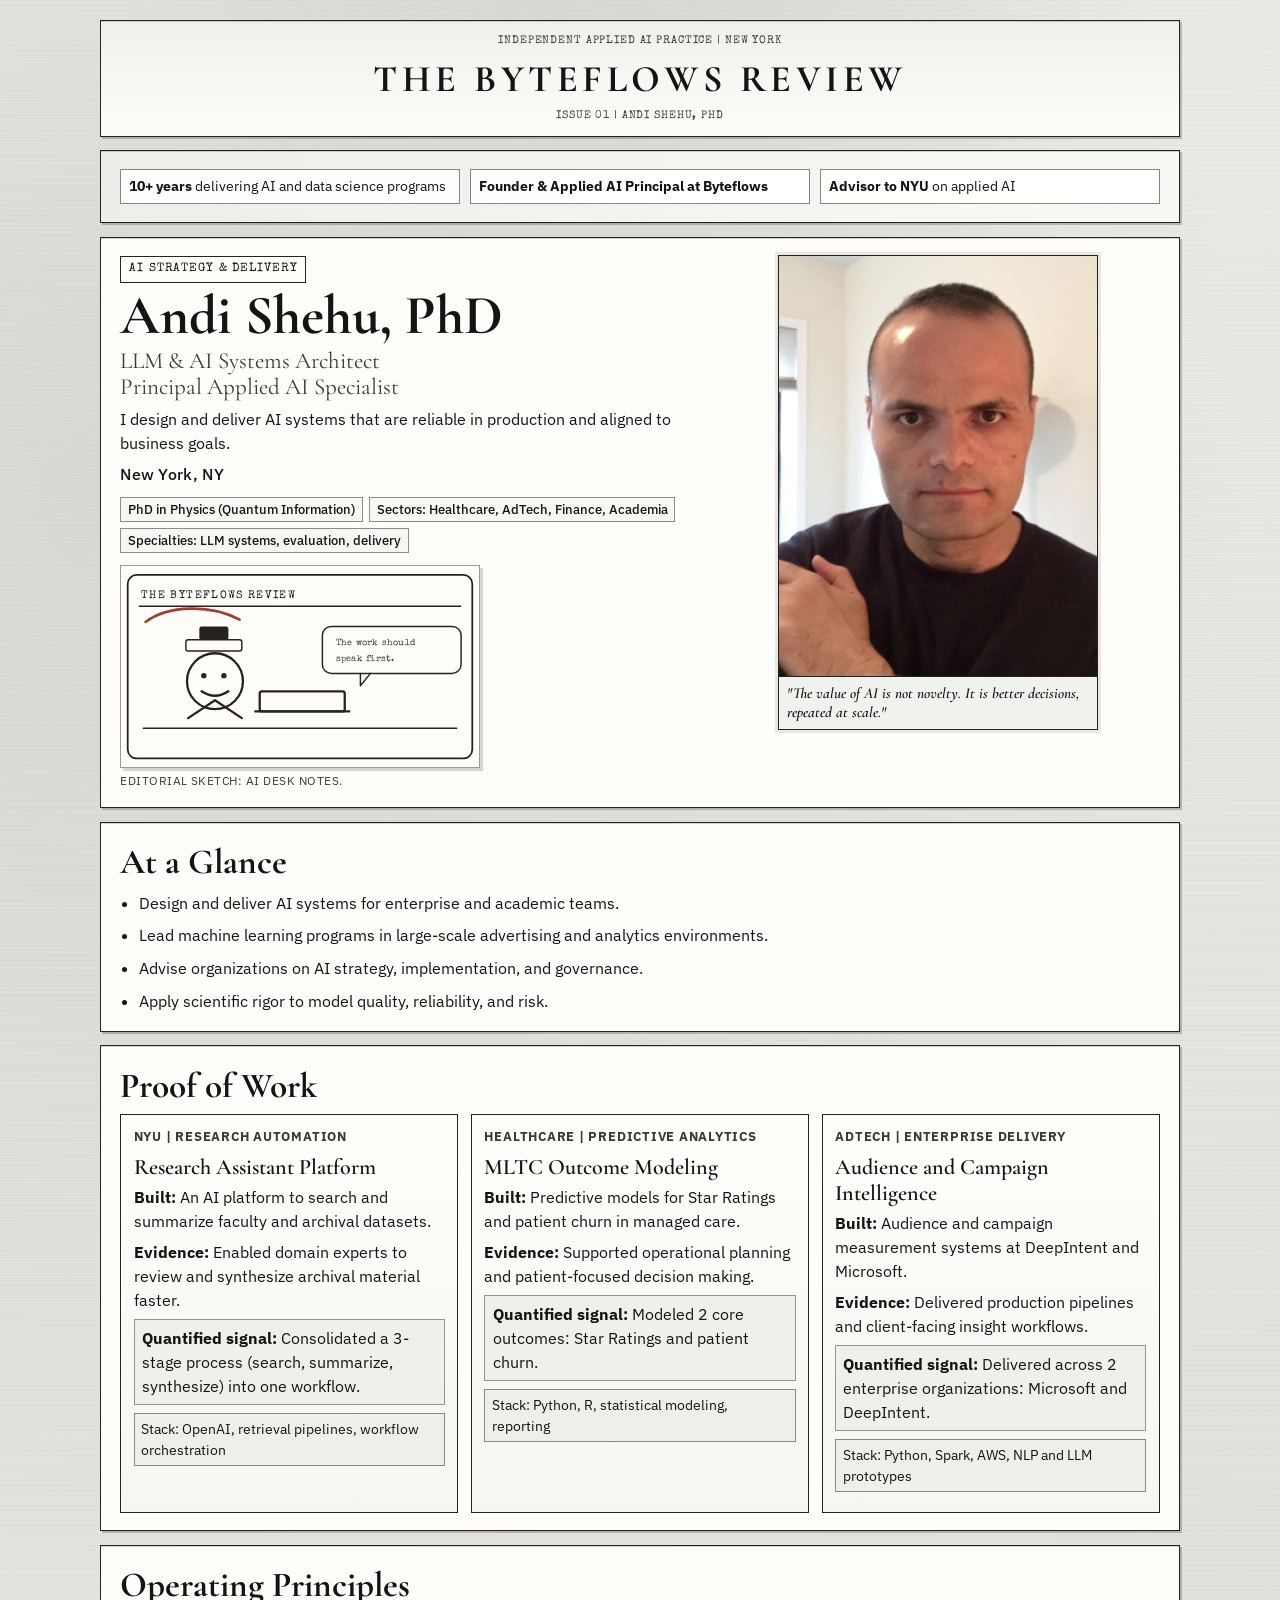
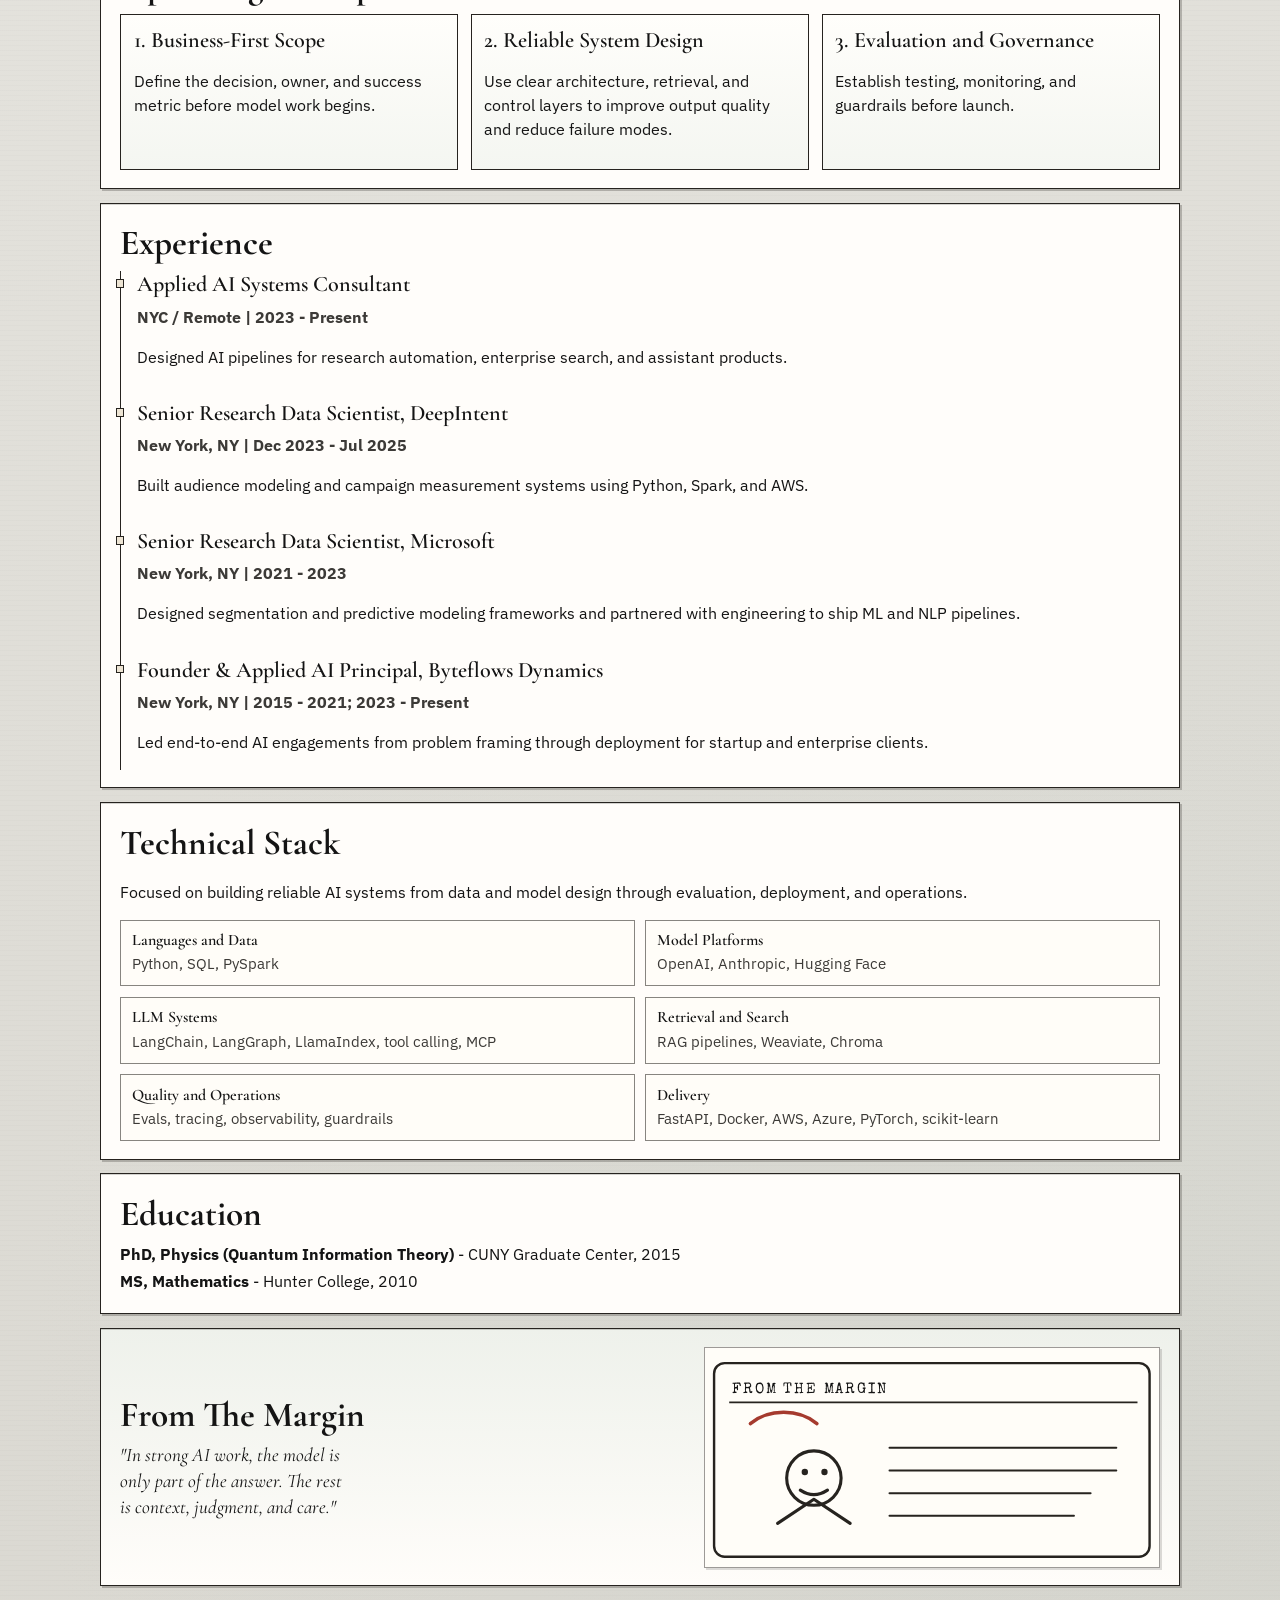
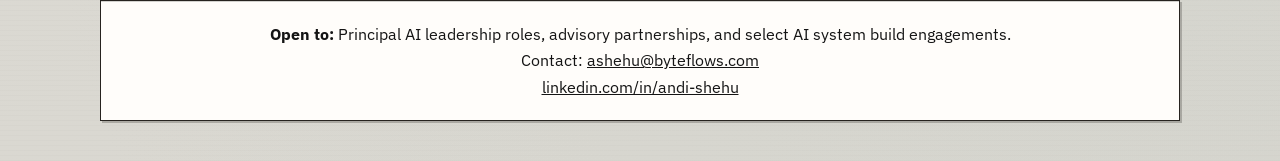
==== index.html @ 3ac54c2b "Publish-ready personal site" ====
<!doctype html>
<html lang="en">
  <head>
    <meta charset="UTF-8" />
    <meta name="viewport" content="width=device-width, initial-scale=1.0" />
    <title>Andi Shehu, PhD | AI Strategy &amp; Delivery</title>
    <meta
      name="description"
      content="AI leader who designs and delivers reliable LLM and machine learning systems."
    />
    <meta property="og:title" content="Andi Shehu, PhD | AI Strategy &amp; Delivery" />
    <meta
      property="og:description"
      content="AI leader with 10+ years across Microsoft, DeepIntent, academia, and consulting."
    />
    <meta property="og:type" content="website" />
    <link rel="preconnect" href="https://fonts.googleapis.com" />
    <link rel="preconnect" href="https://fonts.gstatic.com" crossorigin />
    <link
      href="https://fonts.googleapis.com/css2?family=Cormorant+Garamond:wght@500;600;700&amp;family=IBM+Plex+Sans:wght@400;500;700&amp;family=Special+Elite&amp;display=swap"
      rel="stylesheet"
    />
    <link rel="stylesheet" href="styles.css" />
  </head>
  <body>
    <div class="page-glow" aria-hidden="true"></div>

    <main class="shell">
      <section class="panel masthead-bar" aria-label="Editorial masthead">
        <p class="masthead-meta">Independent Applied AI Practice | New York</p>
        <p class="masthead-title">THE BYTEFLOWS REVIEW</p>
        <p class="masthead-meta">Issue 01 | Andi Shehu, PhD</p>
      </section>

      <section class="panel scan-band" aria-label="Credibility snapshot">
        <p><strong>10+ years</strong> delivering AI and data science programs</p>
        <p><strong>Founder &amp; Applied AI Principal at Byteflows</strong></p>
        <p><strong>Advisor to NYU</strong> on applied AI</p>
      </section>

      <header class="panel hero">
        <div class="hero-copy">
          <p class="tag">AI Strategy &amp; Delivery</p>
          <h1>Andi Shehu, PhD</h1>
          <p class="role">
            LLM &amp; AI Systems Architect<br />
            Principal Applied AI Specialist
          </p>
          <p class="intro">
            I design and deliver AI systems that are reliable in production and
            aligned to business goals.
          </p>
          <p class="location">New York, NY</p>

          <div class="trust-row" aria-label="Trust and specialization highlights">
            <span>PhD in Physics (Quantum Information)</span>
            <span>Sectors: Healthcare, AdTech, Finance, Academia</span>
            <span>Specialties: LLM systems, evaluation, delivery</span>
          </div>

          <div class="cartoon-note" aria-hidden="true">
            <svg
              class="cartoon"
              viewBox="0 0 320 180"
              role="img"
              aria-label="Editorial cartoon showing AI work with a magazine masthead style"
            >
              <rect class="paper" x="6" y="8" width="308" height="164" rx="8" />
              <text x="18" y="29" class="cartoon-masthead">THE BYTEFLOWS REVIEW</text>
              <line class="masthead-rule" x1="16" y1="36" x2="304" y2="36" />
              <rect class="ink-stroke-light" x="180" y="54" width="124" height="42" rx="8" />
              <path class="ink-stroke-light" d="M223 96 L214 107 L214 96" />
              <text x="192" y="71" class="bubble-text">The work should</text>
              <text x="192" y="85" class="bubble-text">speak first.</text>
              <rect class="ink-stroke-light" x="58" y="66" width="50" height="10" rx="2" />
              <rect class="ink-fill" x="70" y="54" width="26" height="12" rx="2" />
              <circle class="ink-stroke" cx="84" cy="103" r="25" />
              <circle class="ink-fill" cx="74" cy="98" r="2.4" />
              <circle class="ink-fill" cx="92" cy="98" r="2.4" />
              <path class="ink-stroke" d="M72 112 Q84 120 96 112" />
              <path class="ink-stroke" d="M60 136 L84 120 L108 136" />
              <rect class="ink-stroke" x="124" y="112" width="76" height="18" rx="2" />
              <line class="ink-stroke" x1="120" y1="130" x2="204" y2="130" />
              <line class="ink-stroke-light" x1="20" y1="145" x2="300" y2="145" />
              <path class="accent-stroke" d="M22 50 C42 35 80 34 106 48" />
            </svg>
            <p class="cartoon-caption">Editorial sketch: AI desk notes.</p>
          </div>

        </div>

        <figure class="headshot-frame">
          <img
            src="ashehu_pic.jpeg"
            alt="Headshot of Andi Shehu"
            width="420"
            height="420"
          />
          <figcaption>
            "The value of AI is not novelty. It is better decisions, repeated at scale."
          </figcaption>
        </figure>
      </header>

      <section class="panel">
        <h2>At a Glance</h2>
        <ul class="bullets">
          <li>
            Design and deliver AI systems for enterprise and academic teams.
          </li>
          <li>
            Lead machine learning programs in large-scale advertising and
            analytics environments.
          </li>
          <li>
            Advise organizations on AI strategy, implementation, and governance.
          </li>
          <li>
            Apply scientific rigor to model quality, reliability, and risk.
          </li>
        </ul>
      </section>

      <section class="panel">
        <h2>Proof of Work</h2>
        <div class="cards proof-grid">
          <article class="card proof-card">
            <p class="card-kicker">NYU | Research Automation</p>
            <h3>Research Assistant Platform</h3>
            <p>
              <strong>Built:</strong> An AI platform to search and summarize
              faculty and archival datasets.
            </p>
            <p>
              <strong>Evidence:</strong> Enabled domain experts to review and
              synthesize archival material faster.
            </p>
            <p class="metric">
              <strong>Quantified signal:</strong> Consolidated a 3-stage process
              (search, summarize, synthesize) into one workflow.
            </p>
            <p class="stack">Stack: OpenAI, retrieval pipelines, workflow orchestration</p>
          </article>

          <article class="card proof-card">
            <p class="card-kicker">Healthcare | Predictive Analytics</p>
            <h3>MLTC Outcome Modeling</h3>
            <p>
              <strong>Built:</strong> Predictive models for Star Ratings and
              patient churn in managed care.
            </p>
            <p>
              <strong>Evidence:</strong> Supported operational planning and
              patient-focused decision making.
            </p>
            <p class="metric">
              <strong>Quantified signal:</strong> Modeled 2 core outcomes: Star
              Ratings and patient churn.
            </p>
            <p class="stack">Stack: Python, R, statistical modeling, reporting</p>
          </article>

          <article class="card proof-card">
            <p class="card-kicker">AdTech | Enterprise Delivery</p>
            <h3>Audience and Campaign Intelligence</h3>
            <p>
              <strong>Built:</strong> Audience and campaign measurement systems
              at DeepIntent and Microsoft.
            </p>
            <p>
              <strong>Evidence:</strong> Delivered production pipelines and
              client-facing insight workflows.
            </p>
            <p class="metric">
              <strong>Quantified signal:</strong> Delivered across 2 enterprise
              organizations: Microsoft and DeepIntent.
            </p>
            <p class="stack">Stack: Python, Spark, AWS, NLP and LLM prototypes</p>
          </article>
        </div>
      </section>

      <section class="panel">
        <h2>Operating Principles</h2>
        <div class="cards standards-grid">
          <article class="card">
            <h3>1. Business-First Scope</h3>
            <p>
              Define the decision, owner, and success metric before model work
              begins.
            </p>
          </article>
          <article class="card">
            <h3>2. Reliable System Design</h3>
            <p>
              Use clear architecture, retrieval, and control layers to improve
              output quality and reduce failure modes.
            </p>
          </article>
          <article class="card">
            <h3>3. Evaluation and Governance</h3>
            <p>
              Establish testing, monitoring, and guardrails before launch.
            </p>
          </article>
        </div>
      </section>

      <section class="panel">
        <h2>Experience</h2>
        <div class="timeline">
          <article class="timeline-item">
            <h3>Applied AI Systems Consultant</h3>
            <p class="meta">NYC / Remote | 2023 - Present</p>
            <p>
              Designed AI pipelines for research automation, enterprise search,
              and assistant products.
            </p>
          </article>

          <article class="timeline-item">
            <h3>Senior Research Data Scientist, DeepIntent</h3>
            <p class="meta">New York, NY | Dec 2023 - Jul 2025</p>
            <p>
              Built audience modeling and campaign measurement systems using
              Python, Spark, and AWS.
            </p>
          </article>

          <article class="timeline-item">
            <h3>Senior Research Data Scientist, Microsoft</h3>
            <p class="meta">New York, NY | 2021 - 2023</p>
            <p>
              Designed segmentation and predictive modeling frameworks and
              partnered with engineering to ship ML and NLP pipelines.
            </p>
          </article>

          <article class="timeline-item">
            <h3>Founder &amp; Applied AI Principal, Byteflows Dynamics</h3>
            <p class="meta">New York, NY | 2015 - 2021; 2023 - Present</p>
            <p>
              Led end-to-end AI engagements from problem framing through
              deployment for startup and enterprise clients.
            </p>
          </article>
        </div>
      </section>

      <section class="panel">
        <h2>Technical Stack</h2>
        <p>
          Focused on building reliable AI systems from data and model design
          through evaluation, deployment, and operations.
        </p>
        <div class="stack-grid">
          <article class="stack-group">
            <h3>Languages and Data</h3>
            <p>Python, SQL, PySpark</p>
          </article>
          <article class="stack-group">
            <h3>Model Platforms</h3>
            <p>OpenAI, Anthropic, Hugging Face</p>
          </article>
          <article class="stack-group">
            <h3>LLM Systems</h3>
            <p>LangChain, LangGraph, LlamaIndex, tool calling, MCP</p>
          </article>
          <article class="stack-group">
            <h3>Retrieval and Search</h3>
            <p>RAG pipelines, Weaviate, Chroma</p>
          </article>
          <article class="stack-group">
            <h3>Quality and Operations</h3>
            <p>Evals, tracing, observability, guardrails</p>
          </article>
          <article class="stack-group">
            <h3>Delivery</h3>
            <p>FastAPI, Docker, AWS, Azure, PyTorch, scikit-learn</p>
          </article>
        </div>
      </section>

      <section class="panel education">
        <h2>Education</h2>
        <p>
          <strong>PhD, Physics (Quantum Information Theory)</strong> - CUNY
          Graduate Center, 2015
        </p>
        <p><strong>MS, Mathematics</strong> - Hunter College, 2010</p>
      </section>

      <section class="panel margin-note">
        <div class="margin-layout">
          <div>
            <h2>From The Margin</h2>
            <p class="margin-quote">
              "In strong AI work, the model is only part of the answer. The
              rest is context, judgment, and care."
            </p>
          </div>
          <svg
            class="margin-cartoon"
            viewBox="0 0 300 145"
            role="img"
            aria-label="Light editorial cartoon in a magazine style"
          >
            <rect class="paper" x="6" y="10" width="288" height="128" rx="7" />
            <text x="18" y="30" class="cartoon-masthead">FROM THE MARGIN</text>
            <line class="masthead-rule" x1="16" y1="36" x2="286" y2="36" />
            <circle class="ink-stroke" cx="72" cy="86" r="18" />
            <circle class="ink-fill" cx="66" cy="82" r="2.1" />
            <circle class="ink-fill" cx="79" cy="82" r="2.1" />
            <path class="ink-stroke" d="M63 94 Q72 100 81 94" />
            <path class="ink-stroke" d="M48 116 L72 100 L96 116" />
            <line class="ink-stroke-light" x1="122" y1="66" x2="272" y2="66" />
            <line class="ink-stroke-light" x1="122" y1="81" x2="272" y2="81" />
            <line class="ink-stroke-light" x1="122" y1="96" x2="255" y2="96" />
            <line class="ink-stroke-light" x1="122" y1="111" x2="244" y2="111" />
            <path class="accent-stroke" d="M30 50 C42 40 62 40 74 50" />
          </svg>
        </div>
      </section>

      <footer class="panel footer">
        <p>
          <strong>Open to:</strong> Principal AI leadership roles, advisory
          partnerships, and select AI system build engagements.
        </p>
        <p>
          Contact: <a href="mailto:ashehu@byteflows.com">ashehu@byteflows.com</a>
        </p>
        <p>
          <a
            href="https://www.linkedin.com/in/andi-shehu/"
            target="_blank"
            rel="noopener noreferrer"
            >linkedin.com/in/andi-shehu</a
          >
        </p>
      </footer>
    </main>
  </body>
</html>
---- styles.css ----
:root {
  --bg: #ecebe6;
  --bg-deep: #d8d6cf;
  --panel: #fffdfa;
  --ink: #141414;
  --ink-soft: #3c3a37;
  --line: #26231f;
  --accent: #a53a2e;
  --accent-soft: #d5c8ac;
  --focus: #7e2f22;
}

*,
*::before,
*::after {
  box-sizing: border-box;
}

html,
body {
  margin: 0;
  padding: 0;
}

body {
  font-family: "IBM Plex Sans", "Trebuchet MS", sans-serif;
  color: var(--ink);
  min-height: 100vh;
  background:
    radial-gradient(circle at 10% 14%, rgba(170, 179, 171, 0.3) 0%, transparent 36%),
    radial-gradient(circle at 86% 88%, rgba(196, 205, 198, 0.22) 0%, transparent 34%),
    repeating-linear-gradient(
      0deg,
      rgba(20, 20, 20, 0.015) 0px,
      rgba(20, 20, 20, 0.015) 1px,
      transparent 1px,
      transparent 5px
    ),
    linear-gradient(165deg, var(--bg) 0%, var(--bg-deep) 100%);
}

.page-glow {
  position: fixed;
  inset: 0;
  pointer-events: none;
  background: radial-gradient(circle at 50% -10%, rgba(74, 92, 87, 0.09), transparent 45%);
  animation: pulse 10s ease-in-out infinite alternate;
}

.shell {
  width: min(1080px, 92vw);
  margin: 1.25rem auto 2.5rem;
  display: grid;
  gap: 0.85rem;
}

.panel {
  background: var(--panel);
  border: 1px solid var(--line);
  box-shadow: 2px 2px 0 rgba(38, 35, 31, 0.25);
  padding: 1.1rem 1.2rem;
  position: relative;
  overflow: hidden;
}

.panel::after {
  content: "";
  position: absolute;
  top: 0;
  left: 0;
  width: 100%;
  height: 1px;
  background: rgba(38, 35, 31, 0.2);
}

.masthead-bar {
  text-align: center;
  padding-top: 0.72rem;
  padding-bottom: 0.7rem;
  background: linear-gradient(180deg, #eff0eb 0%, #fffdfa 100%);
}

.masthead-title {
  margin: 0.12rem 0 0.08rem;
  font-family: "Cormorant Garamond", Georgia, serif;
  font-size: clamp(1.65rem, 3.7vw, 2.35rem);
  font-weight: 700;
  letter-spacing: 0.12em;
  text-transform: uppercase;
}

.masthead-meta {
  margin: 0;
  font-family: "Special Elite", monospace;
  font-size: 0.68rem;
  text-transform: uppercase;
  letter-spacing: 0.08em;
  color: var(--ink-soft);
}

.scan-band {
  display: grid;
  grid-template-columns: repeat(3, minmax(0, 1fr));
  gap: 0.6rem;
  background: linear-gradient(90deg, #ecefe9 0%, #f8f9f5 100%);
}

.scan-band p {
  margin: 0;
  padding: 0.38rem 0.5rem;
  border: 1px solid rgba(38, 35, 31, 0.55);
  background: rgba(255, 255, 255, 0.96);
  font-size: 0.88rem;
}

h1,
h2,
h3 {
  font-family: "Cormorant Garamond", Georgia, serif;
  margin: 0 0 0.45rem;
  letter-spacing: 0;
}

h1 {
  font-size: clamp(2.35rem, 5vw, 3.45rem);
  line-height: 0.96;
  font-weight: 700;
}

h2 {
  font-size: clamp(1.8rem, 3.2vw, 2.2rem);
  font-weight: 700;
}

h3 {
  font-size: 1.38rem;
  font-weight: 600;
}

p,
li,
a {
  font-size: 1rem;
  line-height: 1.5;
}

a {
  color: var(--ink);
}

a:focus-visible {
  outline: 3px solid var(--focus);
  outline-offset: 2px;
}

.hero {
  display: grid;
  grid-template-columns: 1.3fr 1fr;
  gap: 1.2rem;
  align-items: start;
}

.tag {
  display: inline-block;
  margin: 0 0 0.4rem;
  padding: 0.18rem 0.5rem;
  font-family: "Special Elite", monospace;
  font-size: 0.78rem;
  text-transform: uppercase;
  letter-spacing: 0.07em;
  color: var(--ink);
  background: transparent;
  border: 1px solid var(--line);
}

.role {
  margin: 0.22rem 0;
  font-family: "Cormorant Garamond", Georgia, serif;
  font-size: 1.44rem;
  line-height: 1.12;
  color: var(--ink-soft);
}

.intro {
  margin: 0.35rem 0 0.45rem;
  max-width: 65ch;
}

.location {
  margin: 0.2rem 0 0.7rem;
  font-weight: 500;
  letter-spacing: 0.02em;
}

.trust-row {
  display: flex;
  flex-wrap: wrap;
  gap: 0.4rem;
  margin: 0 0 0.75rem;
}

.trust-row span {
  border: 1px solid rgba(38, 35, 31, 0.5);
  background: #f5f7f3;
  padding: 0.18rem 0.42rem;
  font-size: 0.81rem;
  font-weight: 500;
}

.cartoon-note {
  width: min(360px, 100%);
  margin-top: 0.55rem;
}

.cartoon {
  width: 100%;
  display: block;
  border: 1px solid rgba(38, 35, 31, 0.45);
  background: #fffdf8;
  box-shadow: 3px 3px 0 rgba(38, 35, 31, 0.18);
}

.paper {
  fill: #fffdf8;
  stroke: var(--line);
  stroke-width: 1.6;
}

.cartoon-masthead {
  fill: var(--ink);
  font-family: "Special Elite", monospace;
  font-size: 10px;
  letter-spacing: 1.2px;
}

.masthead-rule {
  stroke: var(--line);
  stroke-width: 1.2;
}

.ink-stroke {
  fill: none;
  stroke: var(--line);
  stroke-width: 2.05;
  stroke-linecap: round;
  stroke-linejoin: round;
}

.ink-stroke-light {
  fill: none;
  stroke: var(--line);
  stroke-width: 1.3;
  stroke-linecap: round;
  stroke-linejoin: round;
}

.ink-fill {
  fill: var(--line);
}

.bubble-text {
  fill: var(--ink-soft);
  font-family: "Special Elite", monospace;
  font-size: 8px;
  letter-spacing: 0.2px;
}

.accent-stroke {
  fill: none;
  stroke: var(--accent);
  stroke-width: 2.3;
  stroke-linecap: round;
}

.cartoon-caption {
  margin: 0.22rem 0 0;
  font-size: 0.75rem;
  color: var(--ink-soft);
  letter-spacing: 0.04em;
  text-transform: uppercase;
}

.headshot-frame {
  margin: 0;
  justify-self: center;
  width: min(320px, 100%);
  border: 1px solid var(--line);
  box-shadow: 0 0 0 3px rgba(38, 35, 31, 0.1);
  background: #fff;
  transform: none;
}

.headshot-frame img {
  width: 100%;
  display: block;
  object-fit: cover;
  aspect-ratio: 1 / 1;
  filter: grayscale(14%) contrast(1.03);
}

.headshot-frame figcaption {
  padding: 0.4rem 0.5rem;
  border-top: 1px solid var(--line);
  background: #f0f2ee;
  font-family: "Cormorant Garamond", Georgia, serif;
  font-size: 0.95rem;
  font-style: italic;
  font-weight: 600;
  text-transform: none;
  letter-spacing: 0;
  line-height: 1.3;
}

.bullets {
  margin: 0;
  padding-left: 1.2rem;
  display: grid;
  gap: 0.55rem;
}

.timeline {
  border-left: 1px solid var(--line);
  padding-left: 1rem;
  display: grid;
  gap: 0.95rem;
}

.timeline-item {
  position: relative;
}

.timeline-item::before {
  content: "";
  position: absolute;
  left: -1.35rem;
  top: 0.5rem;
  width: 0.55rem;
  height: 0.55rem;
  border: 1px solid var(--line);
  background: #ede4d3;
}

.meta {
  margin: 0 0 0.28rem;
  color: var(--ink-soft);
  font-weight: 700;
}

.cards {
  display: grid;
  gap: 0.8rem;
}

.proof-grid {
  grid-template-columns: repeat(3, minmax(0, 1fr));
}

.standards-grid {
  grid-template-columns: repeat(3, minmax(0, 1fr));
}

.card {
  border: 1px solid var(--line);
  background: linear-gradient(180deg, #fffefb 0%, #f4f6f1 100%);
  padding: 0.78rem;
}

.card-kicker {
  margin: 0 0 0.3rem;
  font-size: 0.8rem;
  text-transform: uppercase;
  letter-spacing: 0.06em;
  color: var(--ink-soft);
  font-weight: 700;
}

.proof-card h3 {
  margin-bottom: 0.32rem;
}

.proof-card p {
  margin: 0 0 0.45rem;
}

.metric {
  margin: 0 0 0.45rem;
  padding: 0.38rem 0.45rem;
  border: 1px solid rgba(38, 35, 31, 0.45);
  background: #eef1ea;
}

.stack {
  margin: 0;
  padding: 0.25rem 0.4rem;
  background: #edf0e9;
  border: 1px solid rgba(38, 35, 31, 0.5);
  font-size: 0.9rem;
}

.stack-grid {
  display: grid;
  grid-template-columns: repeat(2, minmax(0, 1fr));
  gap: 0.65rem;
  margin-top: 0.5rem;
}

.stack-group {
  border: 1px solid rgba(38, 35, 31, 0.55);
  background: #fffdf8;
  padding: 0.6rem 0.7rem;
}

.stack-group h3 {
  margin: 0 0 0.2rem;
  font-size: 1rem;
}

.stack-group p {
  margin: 0;
  color: var(--ink-soft);
  font-size: 0.94rem;
}

.margin-note {
  background: linear-gradient(180deg, #eef1eb 0%, #fffdfa 100%);
}

.margin-layout {
  display: grid;
  grid-template-columns: 1.25fr 1fr;
  gap: 0.9rem;
  align-items: center;
}

.margin-quote {
  margin: 0;
  font-family: "Cormorant Garamond", Georgia, serif;
  font-style: italic;
  font-size: 1.2rem;
  line-height: 1.35;
  max-width: 28ch;
}

.margin-cartoon {
  width: 100%;
  display: block;
  border: 1px solid rgba(38, 35, 31, 0.45);
  background: #fffdf8;
  box-shadow: 2px 2px 0 rgba(38, 35, 31, 0.16);
}

.education p,
.footer p {
  margin: 0.18rem 0;
}

.footer {
  text-align: center;
}

@keyframes pulse {
  from {
    opacity: 0.4;
  }
  to {
    opacity: 0.9;
  }
}

@media (max-width: 980px) {
  .hero {
    grid-template-columns: 1fr;
  }

  .headshot-frame {
    width: min(360px, 92%);
    transform: none;
  }

  .scan-band,
  .proof-grid,
  .standards-grid,
  .stack-grid,
  .margin-layout {
    grid-template-columns: 1fr;
  }

  .cartoon-note {
    width: min(380px, 100%);
  }
}
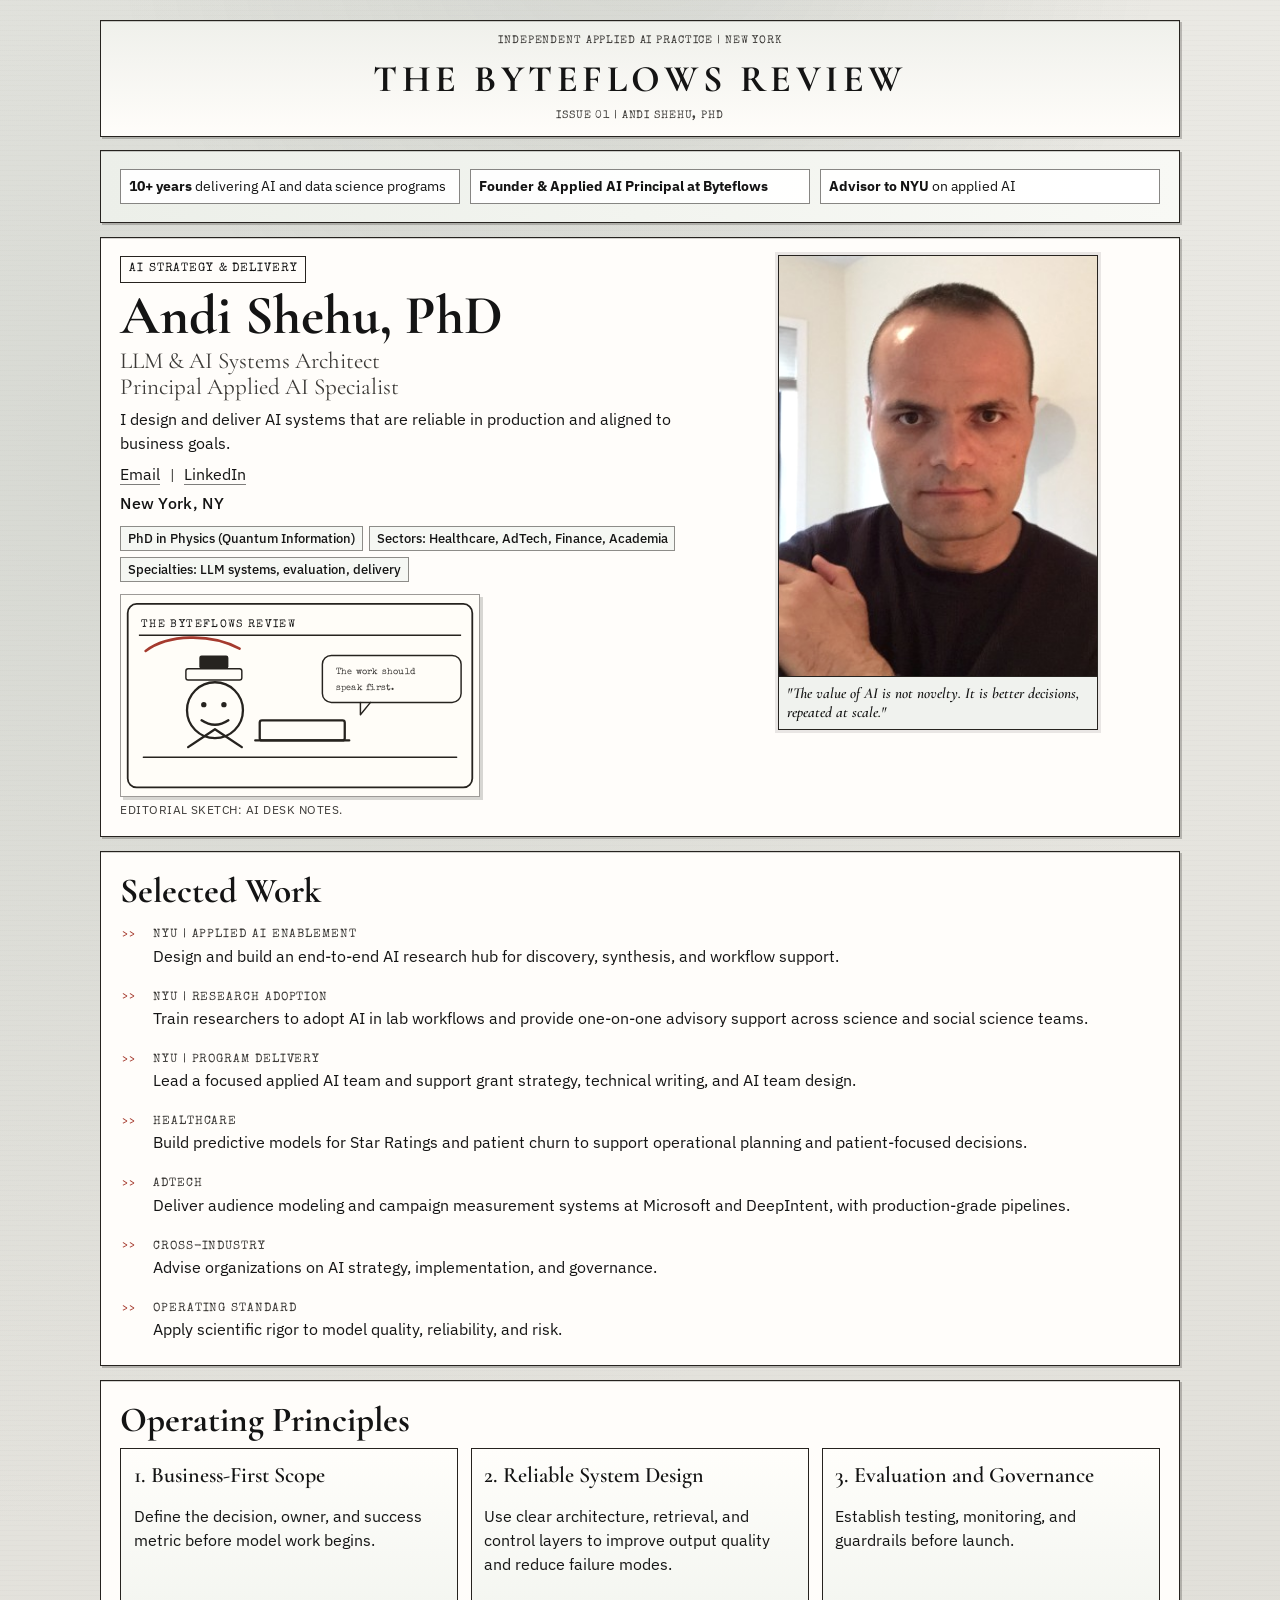
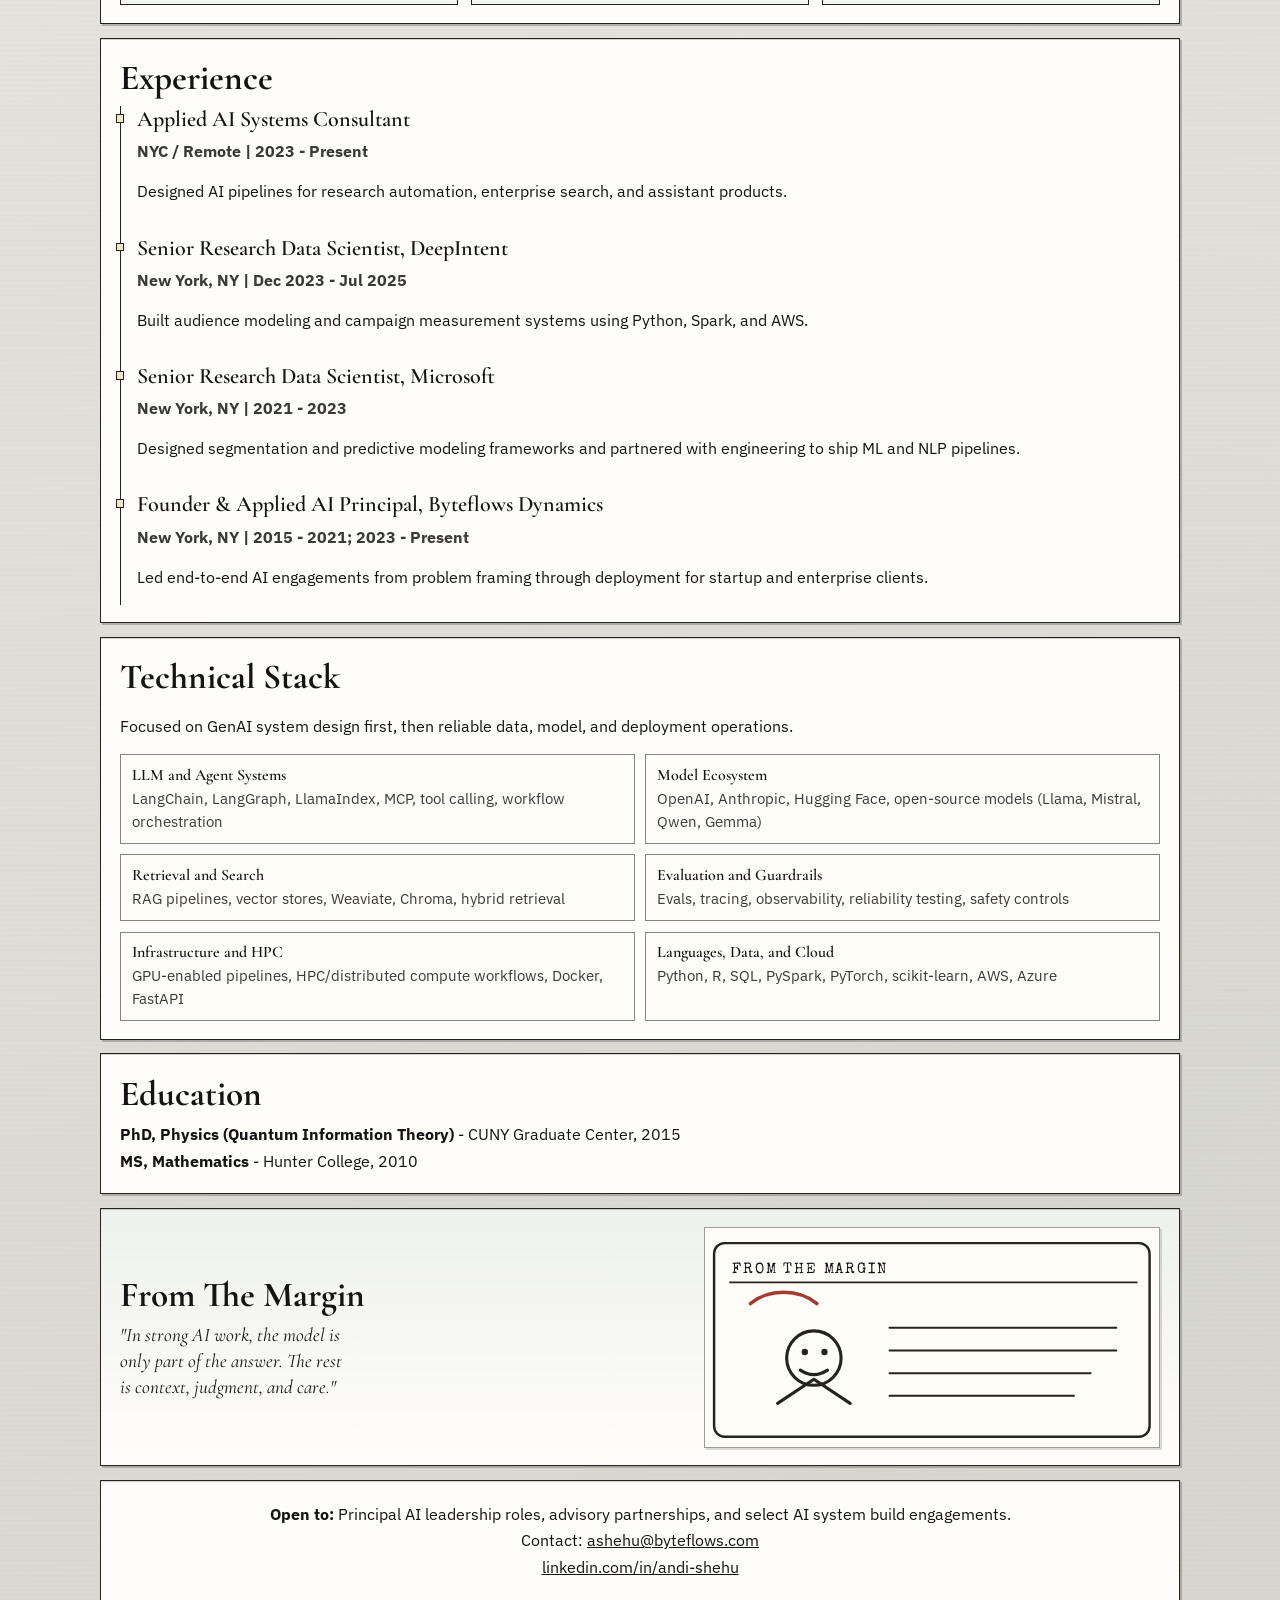
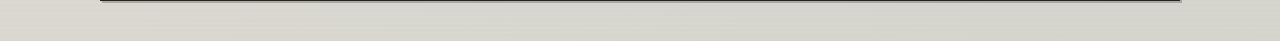
==== commit 31799c7c: "Refine selected work styling and add hero CTA" ====
--- a/index.html
+++ b/index.html
@@ -8,12 +8,85 @@
       name="description"
       content="AI leader who designs and delivers reliable LLM and machine learning systems."
     />
+    <link rel="canonical" href="https://andishehu.byteflows.com/" />
+    <meta name="robots" content="index,follow,max-image-preview:large" />
     <meta property="og:title" content="Andi Shehu, PhD | AI Strategy &amp; Delivery" />
     <meta
       property="og:description"
       content="AI leader with 10+ years across Microsoft, DeepIntent, academia, and consulting."
     />
     <meta property="og:type" content="website" />
+    <meta property="og:url" content="https://andishehu.byteflows.com/" />
+    <meta property="og:site_name" content="Andi Shehu, PhD" />
+    <meta property="og:image" content="https://andishehu.byteflows.com/og-image.jpg" />
+    <meta property="og:image:type" content="image/jpeg" />
+    <meta property="og:image:width" content="1200" />
+    <meta property="og:image:height" content="630" />
+    <meta property="og:image:alt" content="Editorial preview card for Andi Shehu, PhD" />
+    <meta name="twitter:card" content="summary_large_image" />
+    <meta name="twitter:title" content="Andi Shehu, PhD | AI Strategy &amp; Delivery" />
+    <meta
+      name="twitter:description"
+      content="AI leader with 10+ years across Microsoft, DeepIntent, academia, and consulting."
+    />
+    <meta name="twitter:image" content="https://andishehu.byteflows.com/og-image.jpg" />
+    <meta name="twitter:image:alt" content="Editorial preview card for Andi Shehu, PhD" />
+    <script type="application/ld+json">
+      {
+        "@context": "https://schema.org",
+        "@graph": [
+          {
+            "@type": "WebSite",
+            "@id": "https://andishehu.byteflows.com/#website",
+            "url": "https://andishehu.byteflows.com/",
+            "name": "Andi Shehu, PhD",
+            "description": "AI leader who designs and delivers reliable LLM and machine learning systems.",
+            "inLanguage": "en-US"
+          },
+          {
+            "@type": "Person",
+            "@id": "https://andishehu.byteflows.com/#person",
+            "name": "Andi Shehu, PhD",
+            "url": "https://andishehu.byteflows.com/",
+            "image": "https://andishehu.byteflows.com/ashehu_pic.jpeg",
+            "email": "mailto:ashehu@byteflows.com",
+            "jobTitle": "LLM & AI Systems Architect; Principal Applied AI Specialist",
+            "description": "Founder and Applied AI Principal designing production-grade AI systems for enterprise and academic teams.",
+            "address": {
+              "@type": "PostalAddress",
+              "addressLocality": "New York",
+              "addressRegion": "NY",
+              "addressCountry": "US"
+            },
+            "worksFor": {
+              "@type": "Organization",
+              "name": "Byteflows Dynamics",
+              "url": "https://byteflows.com/"
+            },
+            "alumniOf": [
+              {
+                "@type": "CollegeOrUniversity",
+                "name": "CUNY Graduate Center"
+              },
+              {
+                "@type": "CollegeOrUniversity",
+                "name": "Hunter College"
+              }
+            ],
+            "knowsAbout": [
+              "LLM systems architecture",
+              "Applied machine learning",
+              "AI strategy",
+              "Model evaluation",
+              "Retrieval-augmented generation"
+            ],
+            "sameAs": [
+              "https://www.linkedin.com/in/andi-shehu/"
+            ]
+          }
+        ]
+      }
+    </script>
     <link rel="preconnect" href="https://fonts.googleapis.com" />
     <link rel="preconnect" href="https://fonts.gstatic.com" crossorigin />
     <link
@@ -49,6 +122,16 @@
           <p class="intro">
             I design and deliver AI systems that are reliable in production and
             aligned to business goals.
+          </p>
+          <p class="hero-cta">
+            <a href="mailto:ashehu@byteflows.com">Email</a>
+            <span aria-hidden="true">|</span>
+            <a
+              href="https://www.linkedin.com/in/andi-shehu/"
+              target="_blank"
+              rel="noopener noreferrer"
+              >LinkedIn</a
+            >
           </p>
           <p class="location">New York, NY</p>
 
@@ -103,81 +186,59 @@
       </header>
 
       <section class="panel">
-        <h2>At a Glance</h2>
-        <ul class="bullets">
-          <li>
-            Design and deliver AI systems for enterprise and academic teams.
-          </li>
-          <li>
-            Lead machine learning programs in large-scale advertising and
-            analytics environments.
-          </li>
-          <li>
-            Advise organizations on AI strategy, implementation, and governance.
-          </li>
-          <li>
-            Apply scientific rigor to model quality, reliability, and risk.
+        <h2>Selected Work</h2>
+        <ul class="work-ledger">
+          <li>
+            <span class="work-label">NYU | Applied AI Enablement</span>
+            <span class="work-copy"
+              >Design and build an end-to-end AI research hub for discovery,
+              synthesis, and workflow support.</span
+            >
+          </li>
+          <li>
+            <span class="work-label">NYU | Research Adoption</span>
+            <span class="work-copy"
+              >Train researchers to adopt AI in lab workflows and provide
+              one-on-one advisory support across science and social science
+              teams.</span
+            >
+          </li>
+          <li>
+            <span class="work-label">NYU | Program Delivery</span>
+            <span class="work-copy"
+              >Lead a focused applied AI team and support grant strategy,
+              technical writing, and AI team design.</span
+            >
+          </li>
+          <li>
+            <span class="work-label">Healthcare</span>
+            <span class="work-copy"
+              >Build predictive models for Star Ratings and patient churn to
+              support operational planning and patient-focused decisions.</span
+            >
+          </li>
+          <li>
+            <span class="work-label">AdTech</span>
+            <span class="work-copy"
+              >Deliver audience modeling and campaign measurement systems at
+              Microsoft and DeepIntent, with production-grade pipelines.</span
+            >
+          </li>
+          <li>
+            <span class="work-label">Cross-Industry</span>
+            <span class="work-copy"
+              >Advise organizations on AI strategy, implementation, and
+              governance.</span
+            >
+          </li>
+          <li>
+            <span class="work-label">Operating Standard</span>
+            <span class="work-copy"
+              >Apply scientific rigor to model quality, reliability, and
+              risk.</span
+            >
           </li>
         </ul>
-      </section>
-
-      <section class="panel">
-        <h2>Proof of Work</h2>
-        <div class="cards proof-grid">
-          <article class="card proof-card">
-            <p class="card-kicker">NYU | Research Automation</p>
-            <h3>Research Assistant Platform</h3>
-            <p>
-              <strong>Built:</strong> An AI platform to search and summarize
-              faculty and archival datasets.
-            </p>
-            <p>
-              <strong>Evidence:</strong> Enabled domain experts to review and
-              synthesize archival material faster.
-            </p>
-            <p class="metric">
-              <strong>Quantified signal:</strong> Consolidated a 3-stage process
-              (search, summarize, synthesize) into one workflow.
-            </p>
-            <p class="stack">Stack: OpenAI, retrieval pipelines, workflow orchestration</p>
-          </article>
-
-          <article class="card proof-card">
-            <p class="card-kicker">Healthcare | Predictive Analytics</p>
-            <h3>MLTC Outcome Modeling</h3>
-            <p>
-              <strong>Built:</strong> Predictive models for Star Ratings and
-              patient churn in managed care.
-            </p>
-            <p>
-              <strong>Evidence:</strong> Supported operational planning and
-              patient-focused decision making.
-            </p>
-            <p class="metric">
-              <strong>Quantified signal:</strong> Modeled 2 core outcomes: Star
-              Ratings and patient churn.
-            </p>
-            <p class="stack">Stack: Python, R, statistical modeling, reporting</p>
-          </article>
-
-          <article class="card proof-card">
-            <p class="card-kicker">AdTech | Enterprise Delivery</p>
-            <h3>Audience and Campaign Intelligence</h3>
-            <p>
-              <strong>Built:</strong> Audience and campaign measurement systems
-              at DeepIntent and Microsoft.
-            </p>
-            <p>
-              <strong>Evidence:</strong> Delivered production pipelines and
-              client-facing insight workflows.
-            </p>
-            <p class="metric">
-              <strong>Quantified signal:</strong> Delivered across 2 enterprise
-              organizations: Microsoft and DeepIntent.
-            </p>
-            <p class="stack">Stack: Python, Spark, AWS, NLP and LLM prototypes</p>
-          </article>
-        </div>
       </section>
 
       <section class="panel">
@@ -250,33 +311,33 @@
       <section class="panel">
         <h2>Technical Stack</h2>
         <p>
-          Focused on building reliable AI systems from data and model design
-          through evaluation, deployment, and operations.
+          Focused on GenAI system design first, then reliable data, model, and
+          deployment operations.
         </p>
         <div class="stack-grid">
           <article class="stack-group">
-            <h3>Languages and Data</h3>
-            <p>Python, SQL, PySpark</p>
-          </article>
-          <article class="stack-group">
-            <h3>Model Platforms</h3>
-            <p>OpenAI, Anthropic, Hugging Face</p>
-          </article>
-          <article class="stack-group">
-            <h3>LLM Systems</h3>
-            <p>LangChain, LangGraph, LlamaIndex, tool calling, MCP</p>
+            <h3>LLM and Agent Systems</h3>
+            <p>LangChain, LangGraph, LlamaIndex, MCP, tool calling, workflow orchestration</p>
+          </article>
+          <article class="stack-group">
+            <h3>Model Ecosystem</h3>
+            <p>OpenAI, Anthropic, Hugging Face, open-source models (Llama, Mistral, Qwen, Gemma)</p>
           </article>
           <article class="stack-group">
             <h3>Retrieval and Search</h3>
-            <p>RAG pipelines, Weaviate, Chroma</p>
-          </article>
-          <article class="stack-group">
-            <h3>Quality and Operations</h3>
-            <p>Evals, tracing, observability, guardrails</p>
-          </article>
-          <article class="stack-group">
-            <h3>Delivery</h3>
-            <p>FastAPI, Docker, AWS, Azure, PyTorch, scikit-learn</p>
+            <p>RAG pipelines, vector stores, Weaviate, Chroma, hybrid retrieval</p>
+          </article>
+          <article class="stack-group">
+            <h3>Evaluation and Guardrails</h3>
+            <p>Evals, tracing, observability, reliability testing, safety controls</p>
+          </article>
+          <article class="stack-group">
+            <h3>Infrastructure and HPC</h3>
+            <p>GPU-enabled pipelines, HPC/distributed compute workflows, Docker, FastAPI</p>
+          </article>
+          <article class="stack-group">
+            <h3>Languages, Data, and Cloud</h3>
+            <p>Python, R, SQL, PySpark, PyTorch, scikit-learn, AWS, Azure</p>
           </article>
         </div>
       </section>
--- a/styles.css
+++ b/styles.css
@@ -186,6 +186,25 @@
   max-width: 65ch;
 }
 
+.hero-cta {
+  margin: 0 0 0.28rem;
+  font-size: 0.94rem;
+}
+
+.hero-cta a {
+  text-decoration: none;
+  border-bottom: 1px solid rgba(20, 20, 20, 0.55);
+}
+
+.hero-cta a:hover {
+  border-bottom-color: var(--ink);
+}
+
+.hero-cta span {
+  margin: 0 0.35rem;
+  color: var(--ink-soft);
+}
+
 .location {
   margin: 0.2rem 0 0.7rem;
   font-weight: 500;
@@ -318,6 +337,48 @@
   gap: 0.55rem;
 }
 
+.work-ledger {
+  list-style: none;
+  margin: 0;
+  padding: 0;
+  display: grid;
+  gap: 0.5rem;
+}
+
+.work-ledger li {
+  position: relative;
+  padding: 0.42rem 0 0.42rem 2.05rem;
+  border: 0;
+  background: transparent;
+}
+
+.work-ledger li::before {
+  content: ">>";
+  position: absolute;
+  left: 0.12rem;
+  top: 0.46rem;
+  font-family: "Special Elite", monospace;
+  font-size: 0.76rem;
+  letter-spacing: 0.04em;
+  color: var(--accent);
+}
+
+.work-label {
+  display: block;
+  margin: 0 0 0.12rem;
+  font-family: "Special Elite", monospace;
+  font-size: 0.72rem;
+  text-transform: uppercase;
+  letter-spacing: 0.08em;
+  color: var(--ink-soft);
+}
+
+.work-copy {
+  display: block;
+  font-size: 0.98rem;
+  line-height: 1.38;
+}
+
 .timeline {
   border-left: 1px solid var(--line);
   padding-left: 1rem;
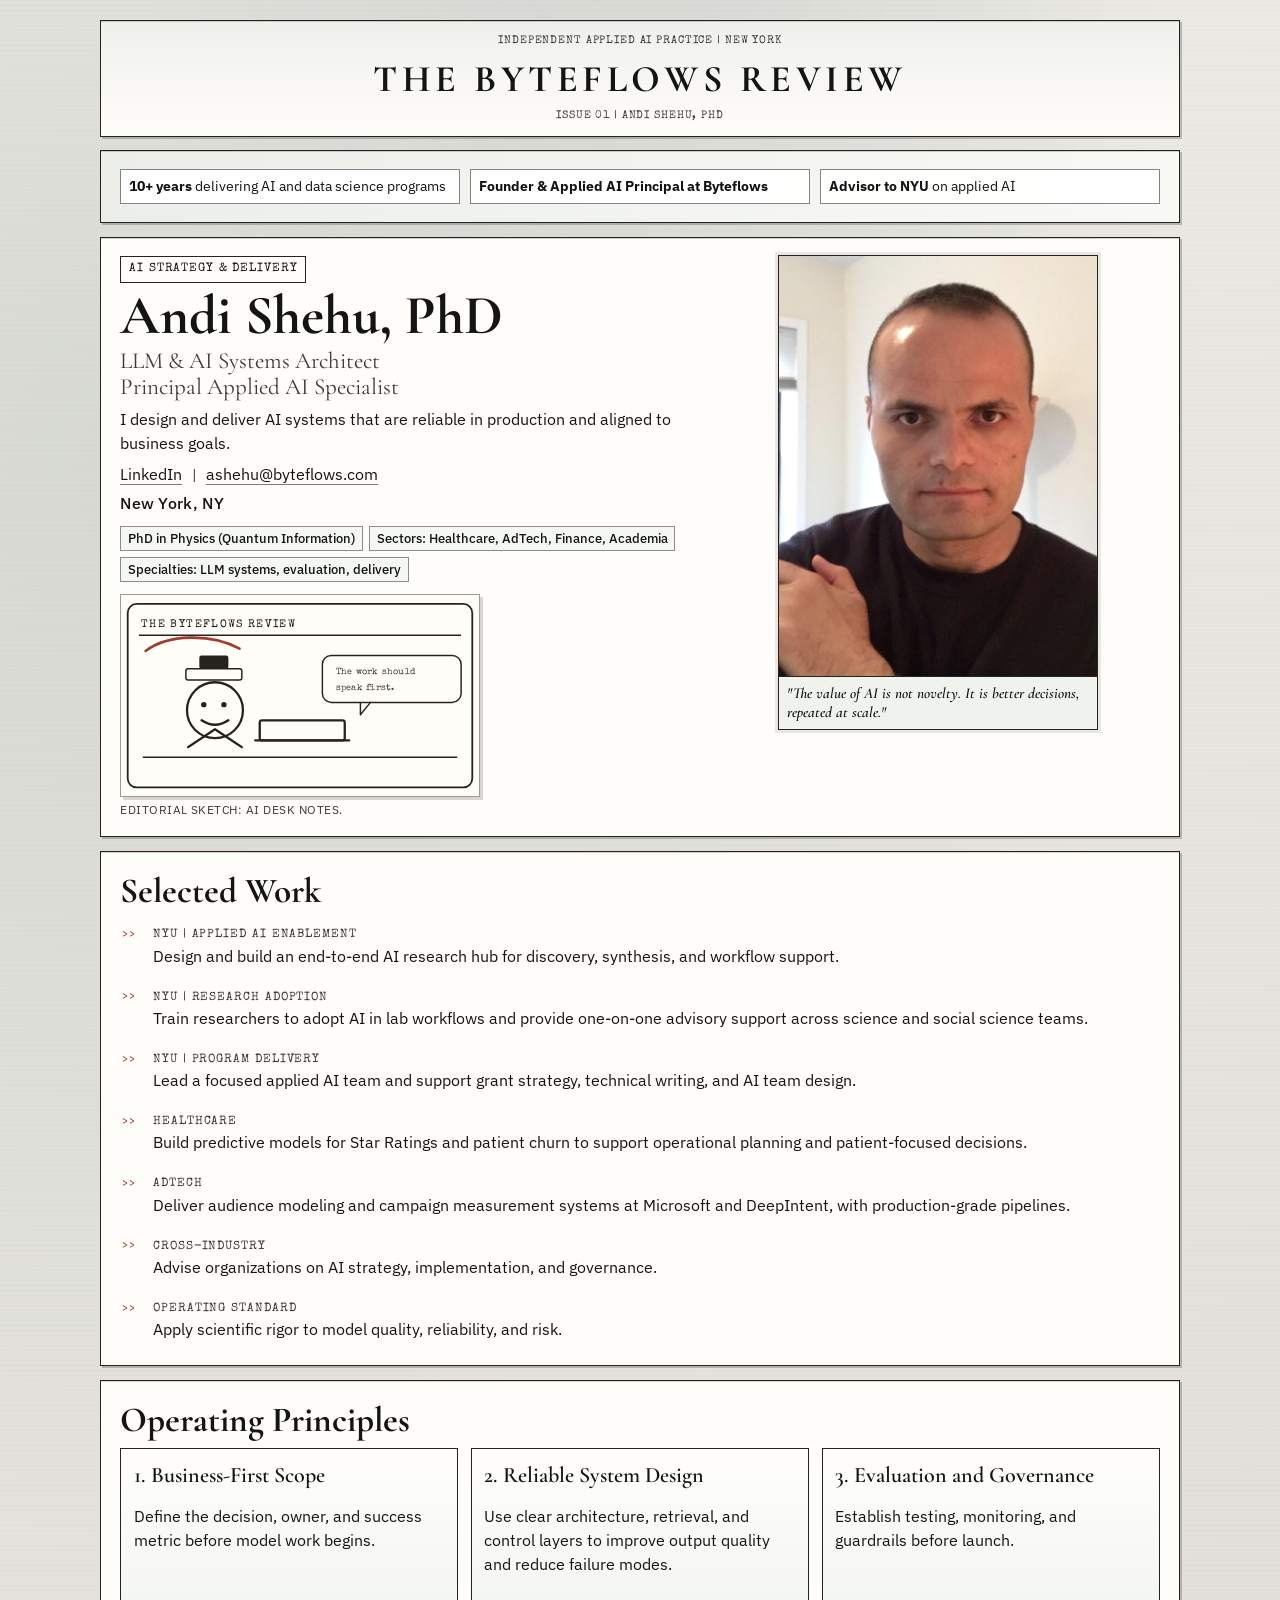
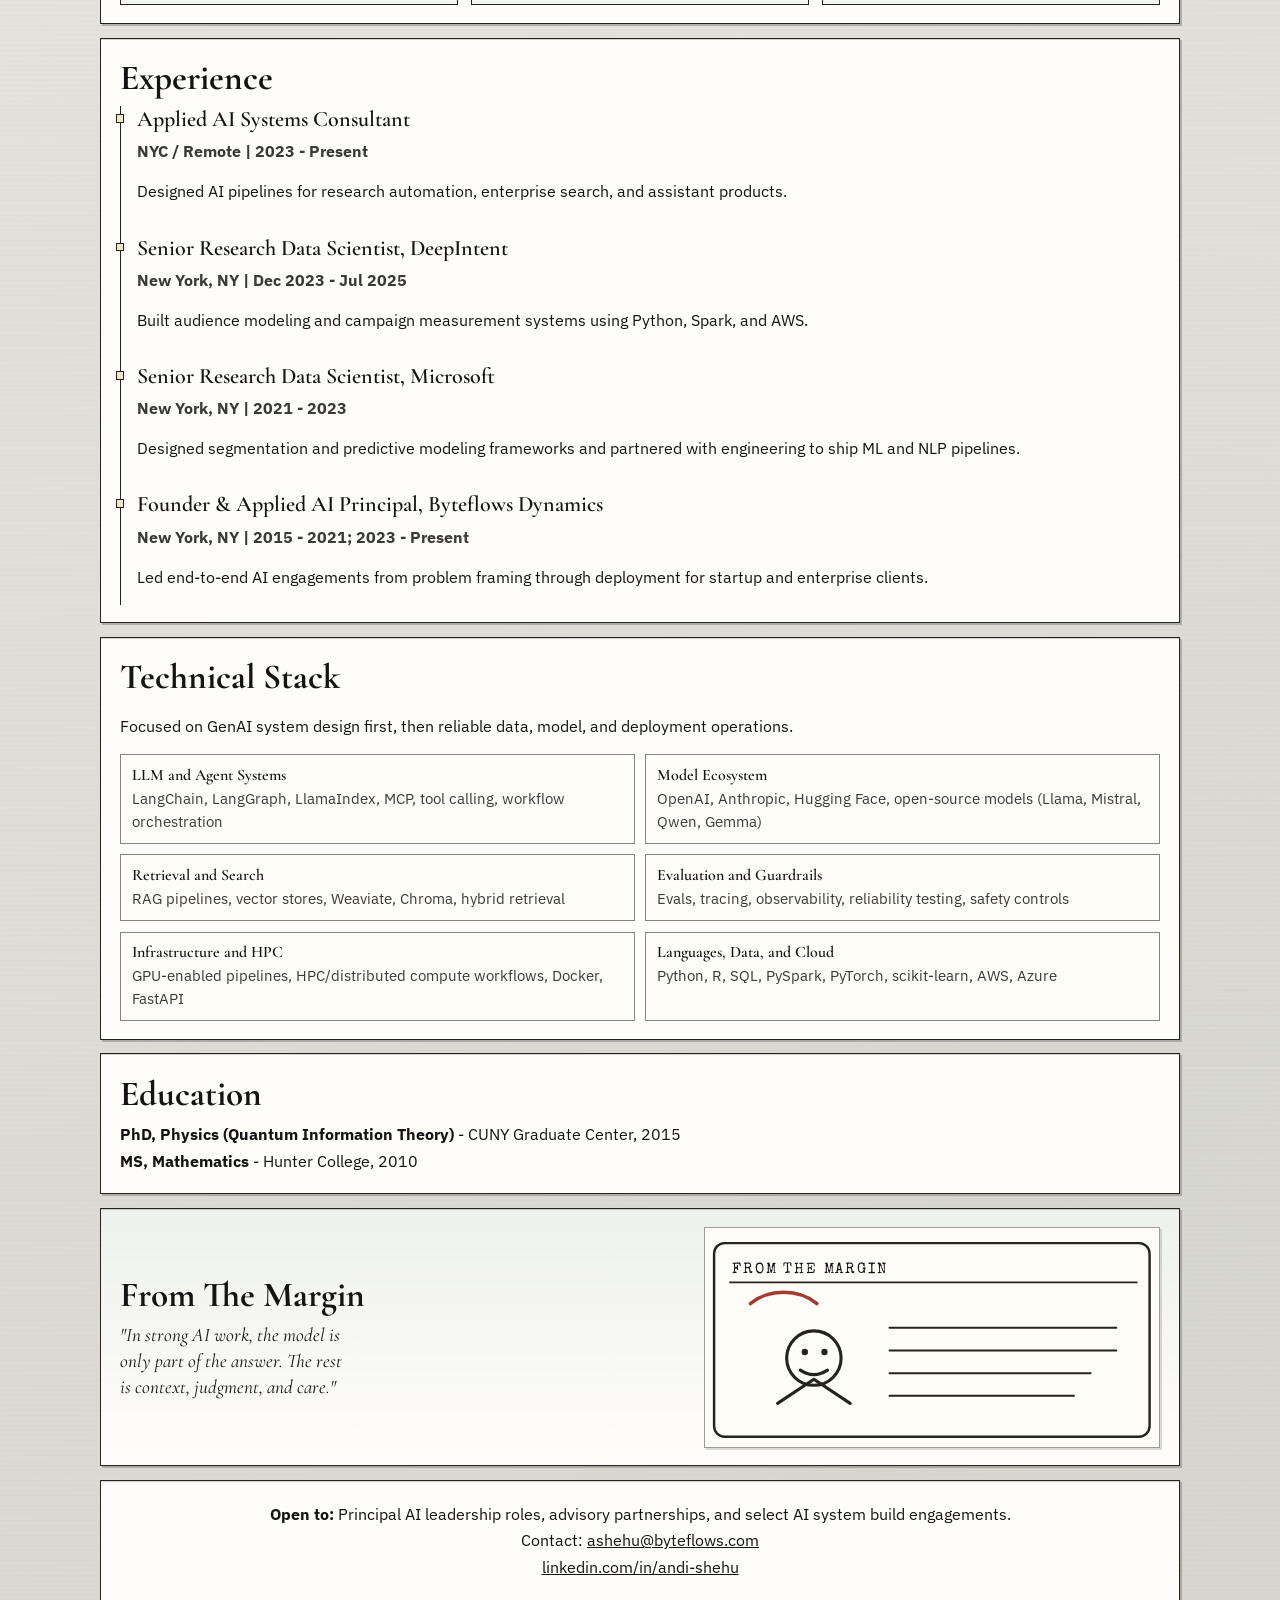
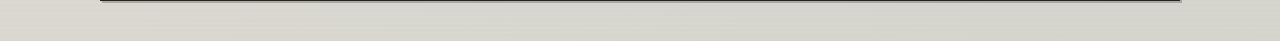
==== commit d17750af: "Show full email in hero CTA" ====
--- a/index.html
+++ b/index.html
@@ -124,14 +124,14 @@
             aligned to business goals.
           </p>
           <p class="hero-cta">
-            <a href="mailto:ashehu@byteflows.com">Email</a>
-            <span aria-hidden="true">|</span>
             <a
               href="https://www.linkedin.com/in/andi-shehu/"
               target="_blank"
               rel="noopener noreferrer"
               >LinkedIn</a
             >
+            <span aria-hidden="true">|</span>
+            <a href="mailto:ashehu@byteflows.com">ashehu@byteflows.com</a>
           </p>
           <p class="location">New York, NY</p>
 
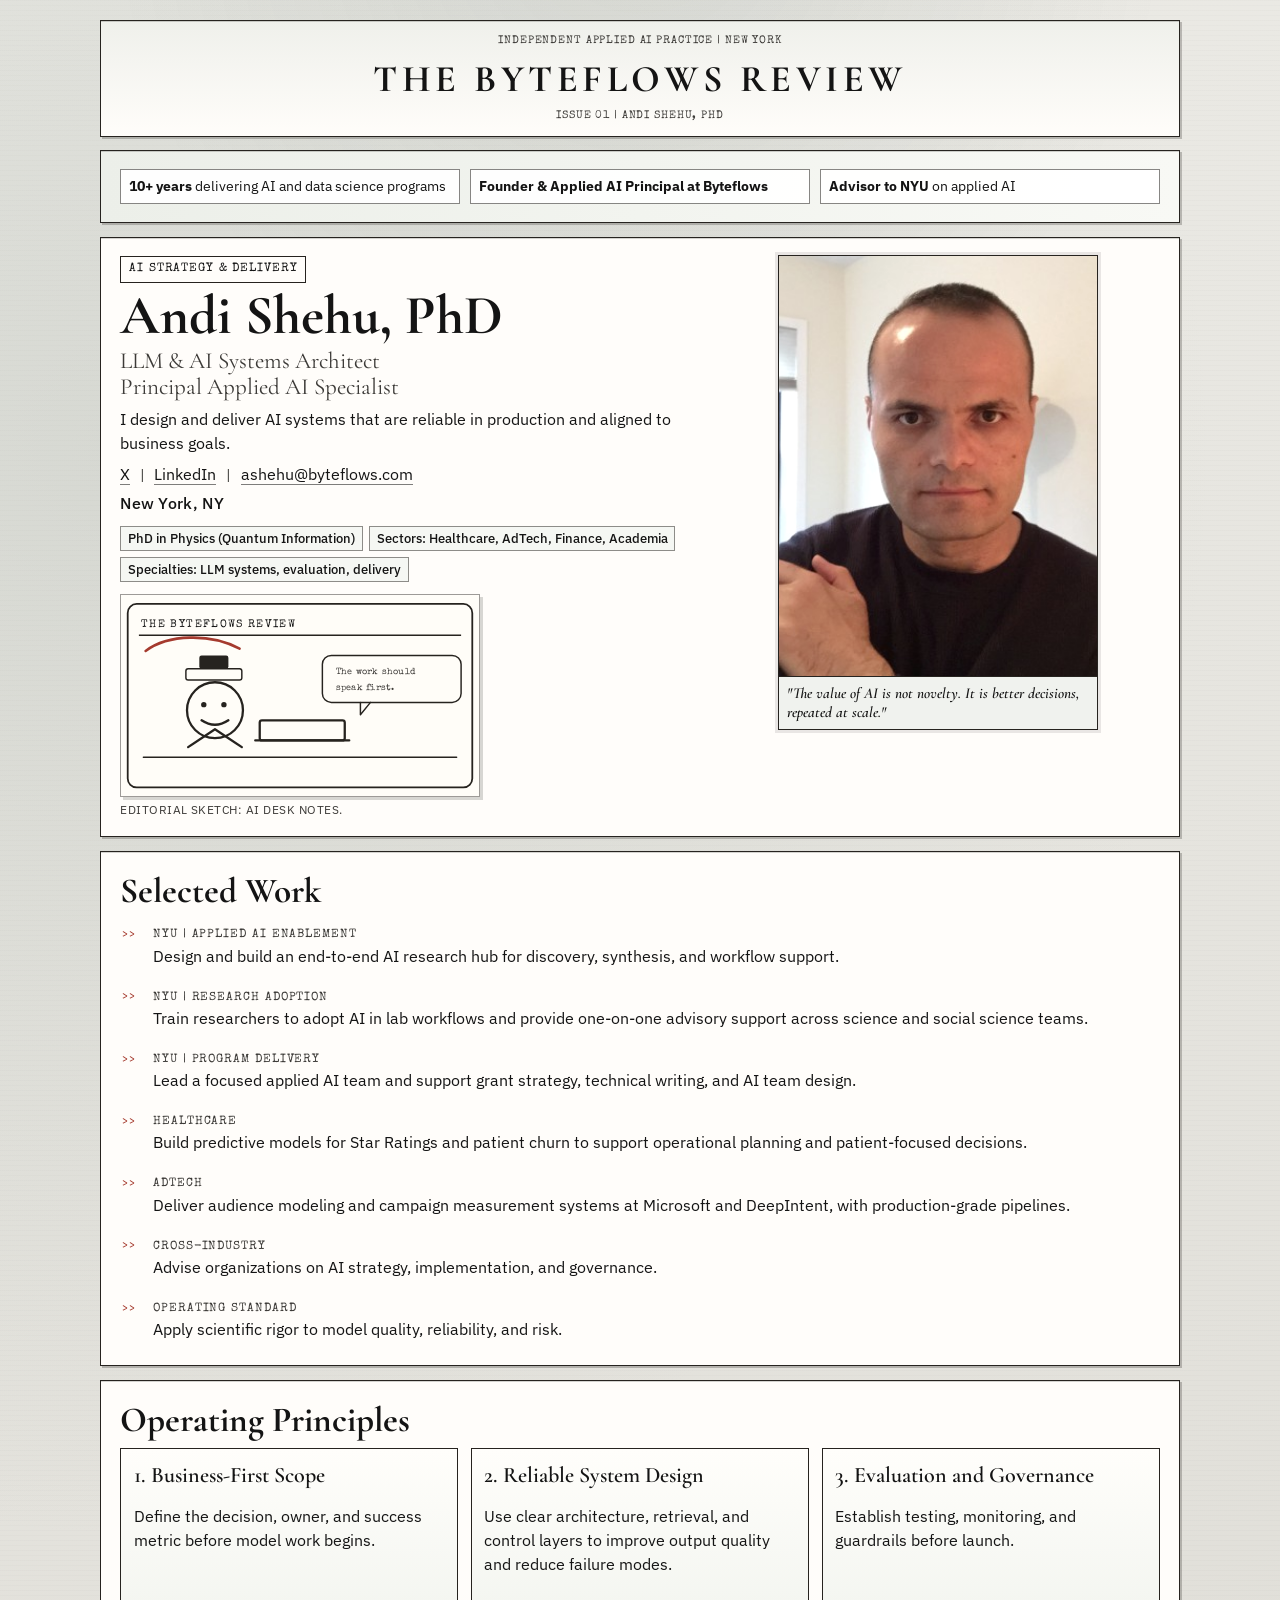
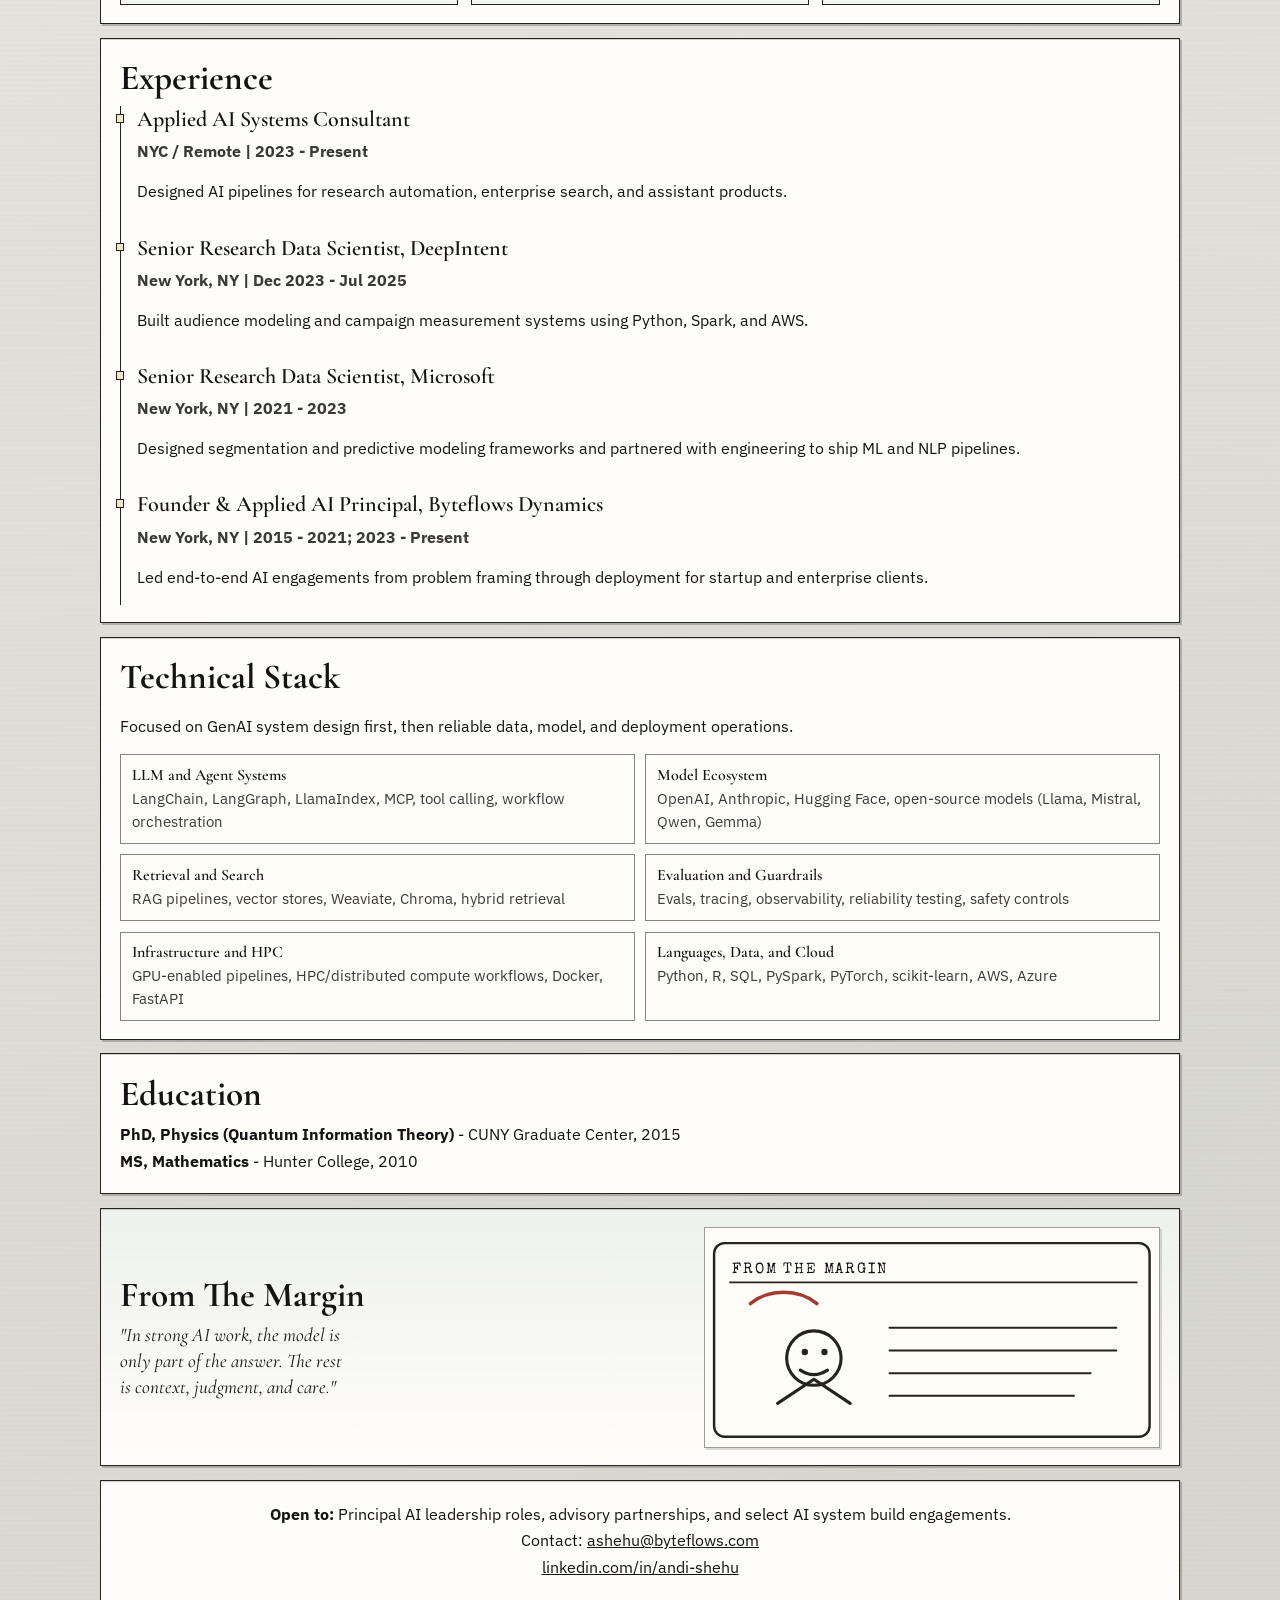
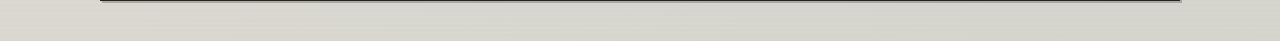
==== commit feca6e67: "Add X link before LinkedIn in hero CTA" ====
--- a/index.html
+++ b/index.html
@@ -125,6 +125,13 @@
           </p>
           <p class="hero-cta">
             <a
+              href="https://x.com/andeon_x"
+              target="_blank"
+              rel="noopener noreferrer"
+              >X</a
+            >
+            <span aria-hidden="true">|</span>
+            <a
               href="https://www.linkedin.com/in/andi-shehu/"
               target="_blank"
               rel="noopener noreferrer"
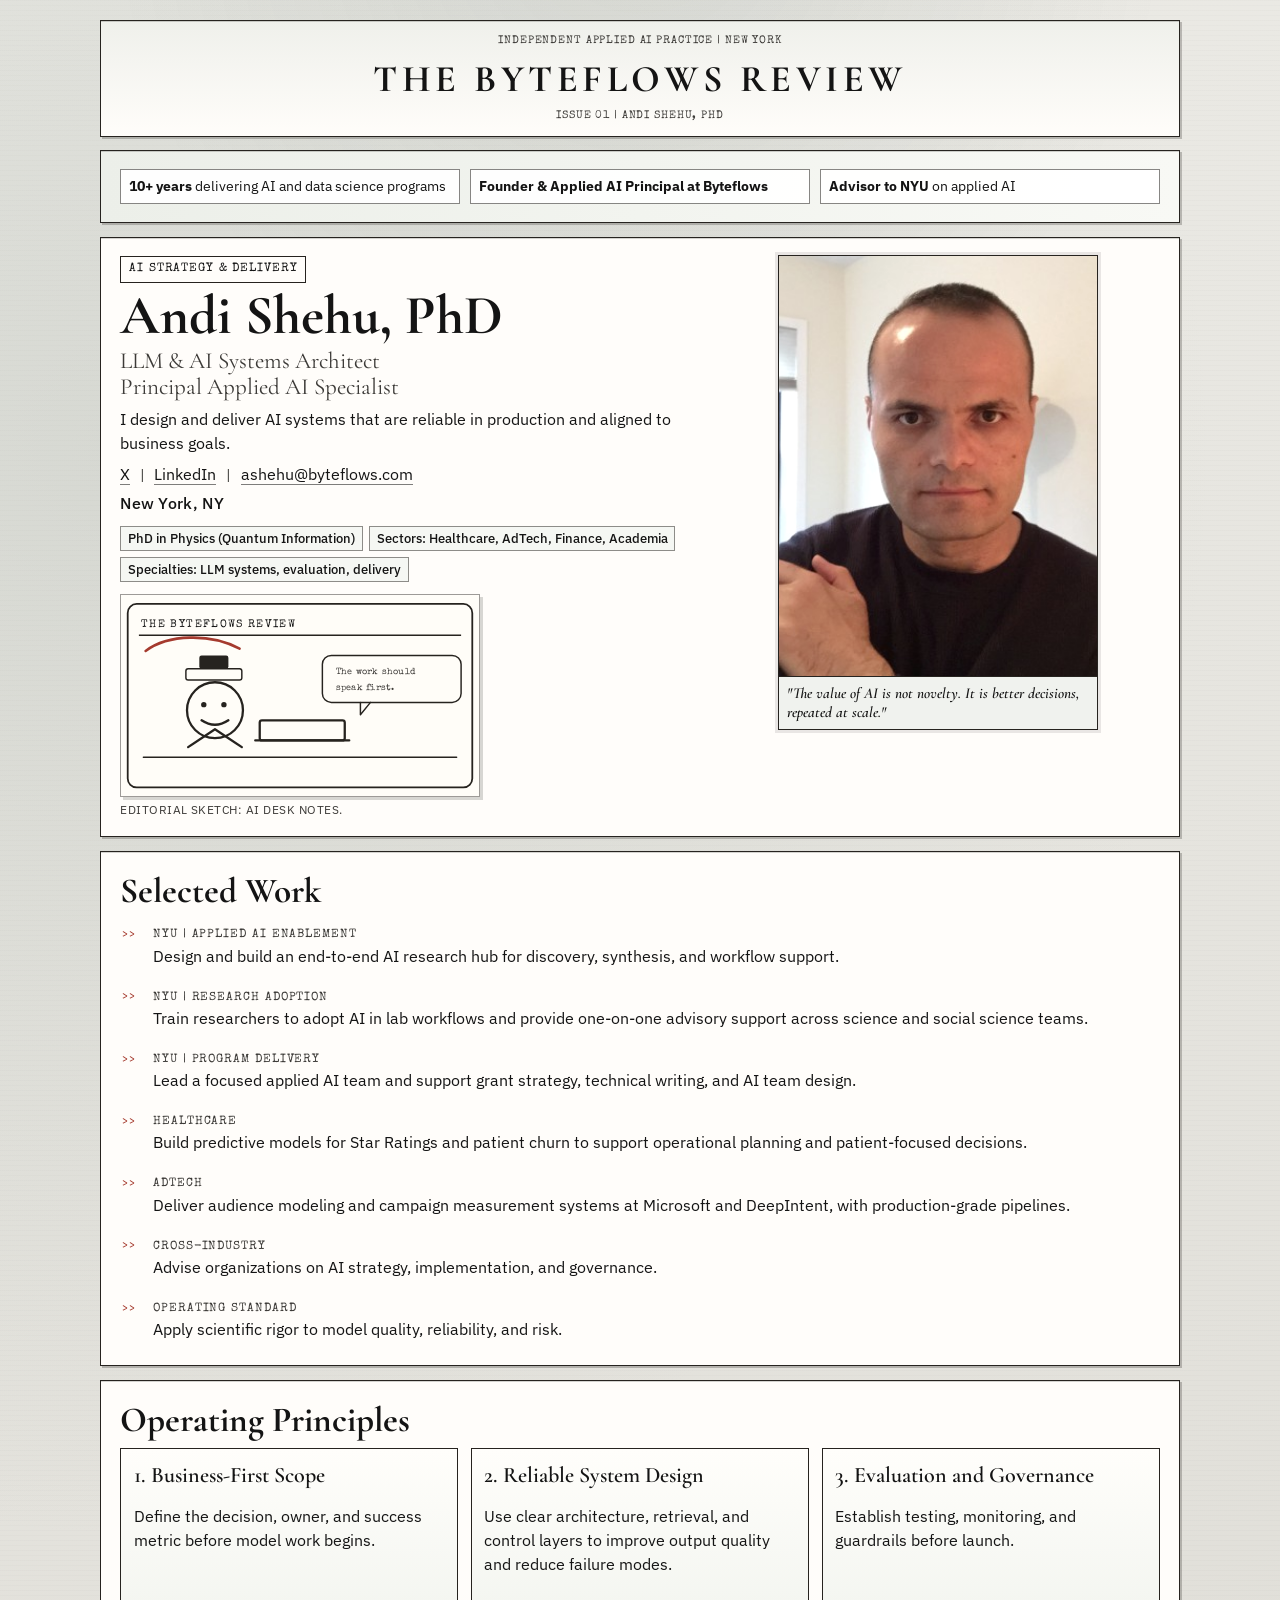
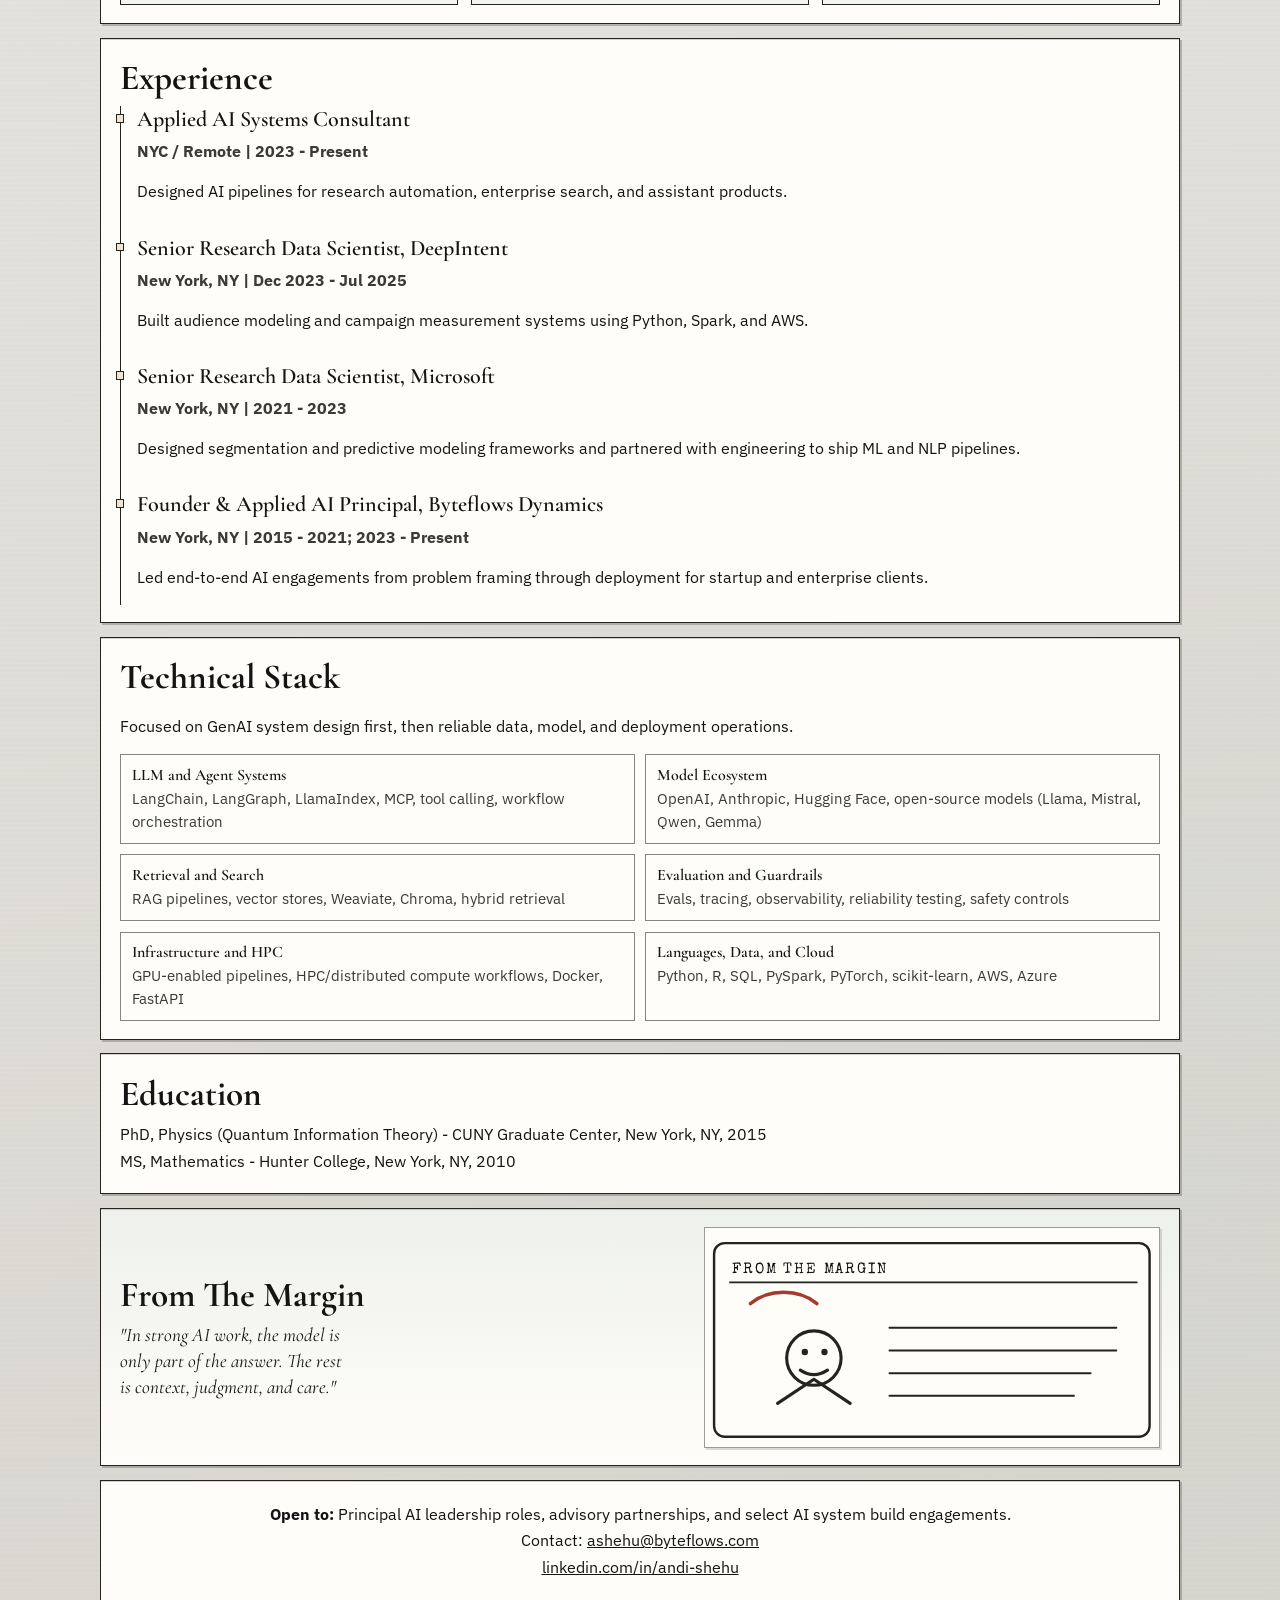
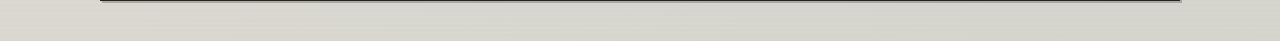
==== commit e28cb049: "Update education lines with NYC and plain text styling" ====
--- a/index.html
+++ b/index.html
@@ -352,10 +352,10 @@
       <section class="panel education">
         <h2>Education</h2>
         <p>
-          <strong>PhD, Physics (Quantum Information Theory)</strong> - CUNY
-          Graduate Center, 2015
+          PhD, Physics (Quantum Information Theory) - CUNY Graduate Center, New
+          York, NY, 2015
         </p>
-        <p><strong>MS, Mathematics</strong> - Hunter College, 2010</p>
+        <p>MS, Mathematics - Hunter College, New York, NY, 2010</p>
       </section>
 
       <section class="panel margin-note">
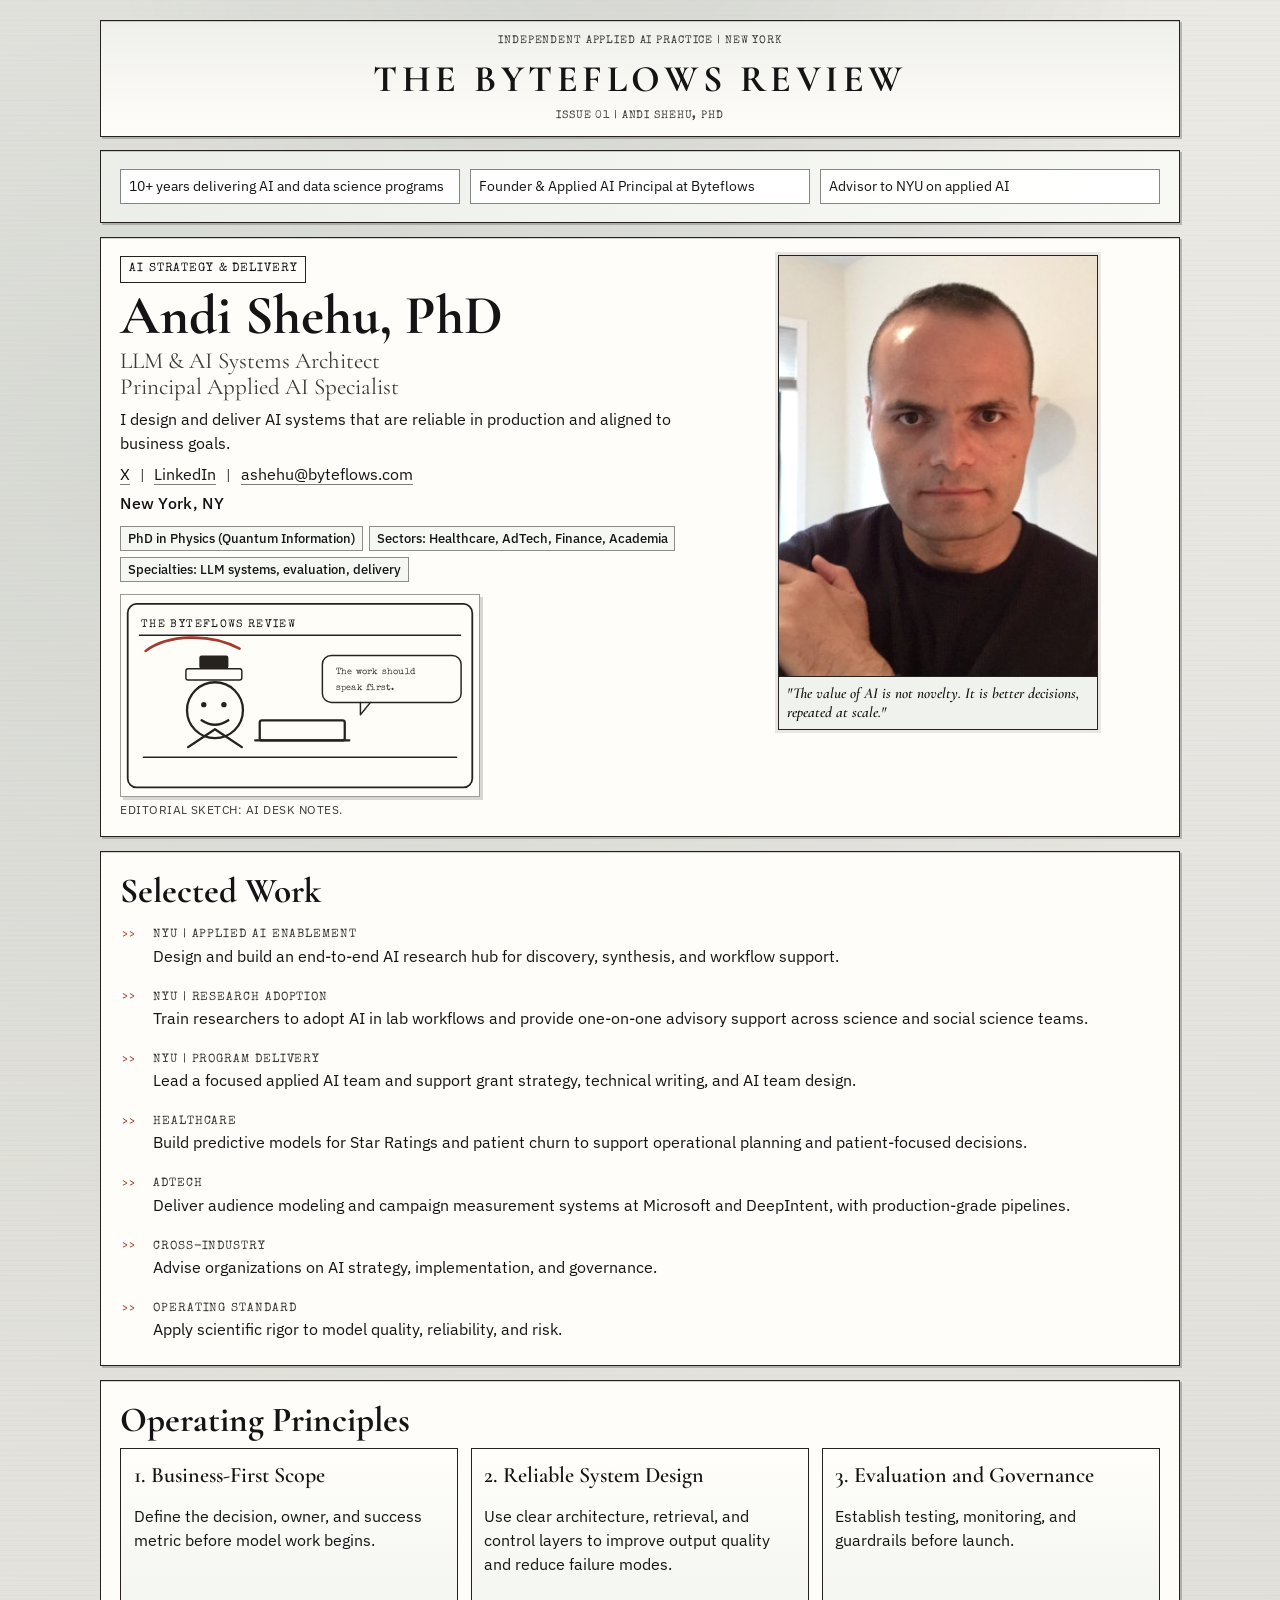
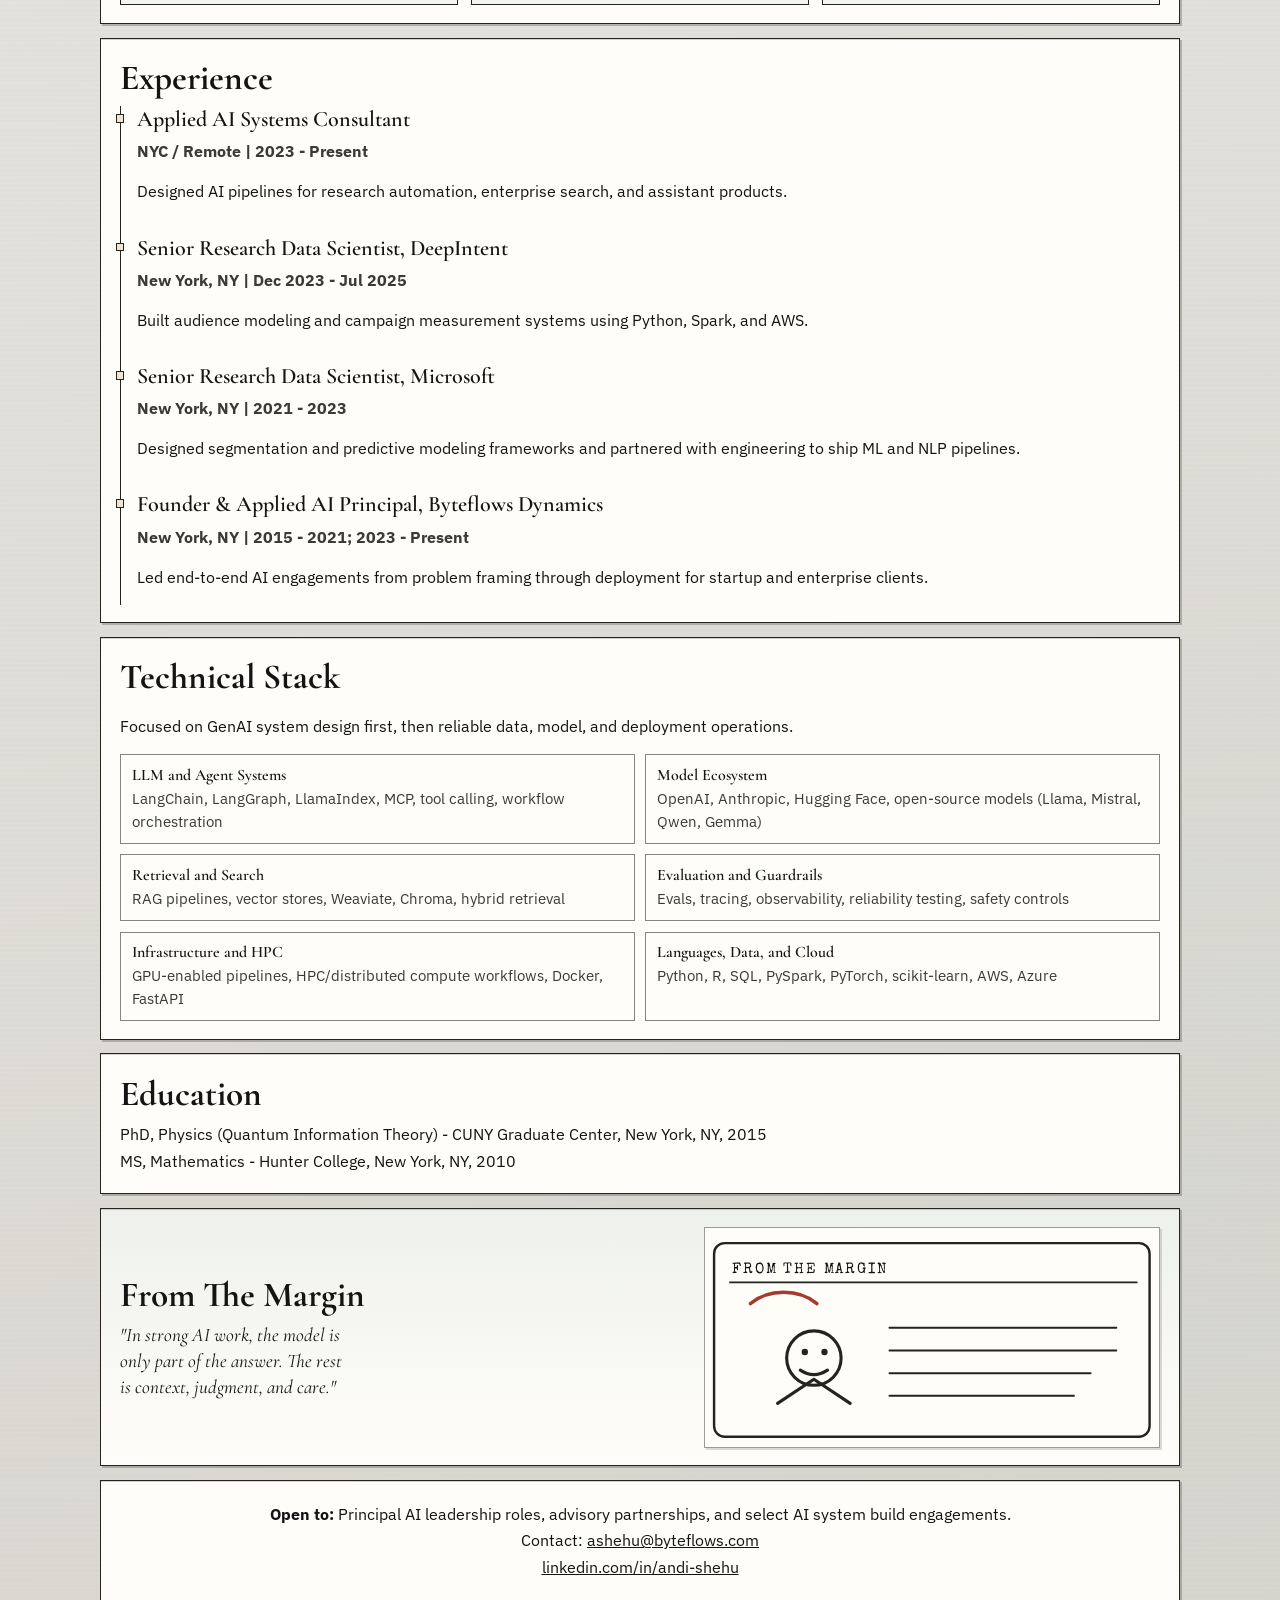
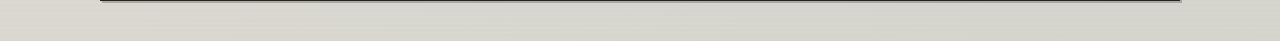
==== commit a0cd668c: "Remove bold styling from credibility snapshot lines" ====
--- a/index.html
+++ b/index.html
@@ -106,9 +106,9 @@
       </section>
 
       <section class="panel scan-band" aria-label="Credibility snapshot">
-        <p><strong>10+ years</strong> delivering AI and data science programs</p>
-        <p><strong>Founder &amp; Applied AI Principal at Byteflows</strong></p>
-        <p><strong>Advisor to NYU</strong> on applied AI</p>
+        <p>10+ years delivering AI and data science programs</p>
+        <p>Founder &amp; Applied AI Principal at Byteflows</p>
+        <p>Advisor to NYU on applied AI</p>
       </section>
 
       <header class="panel hero">
